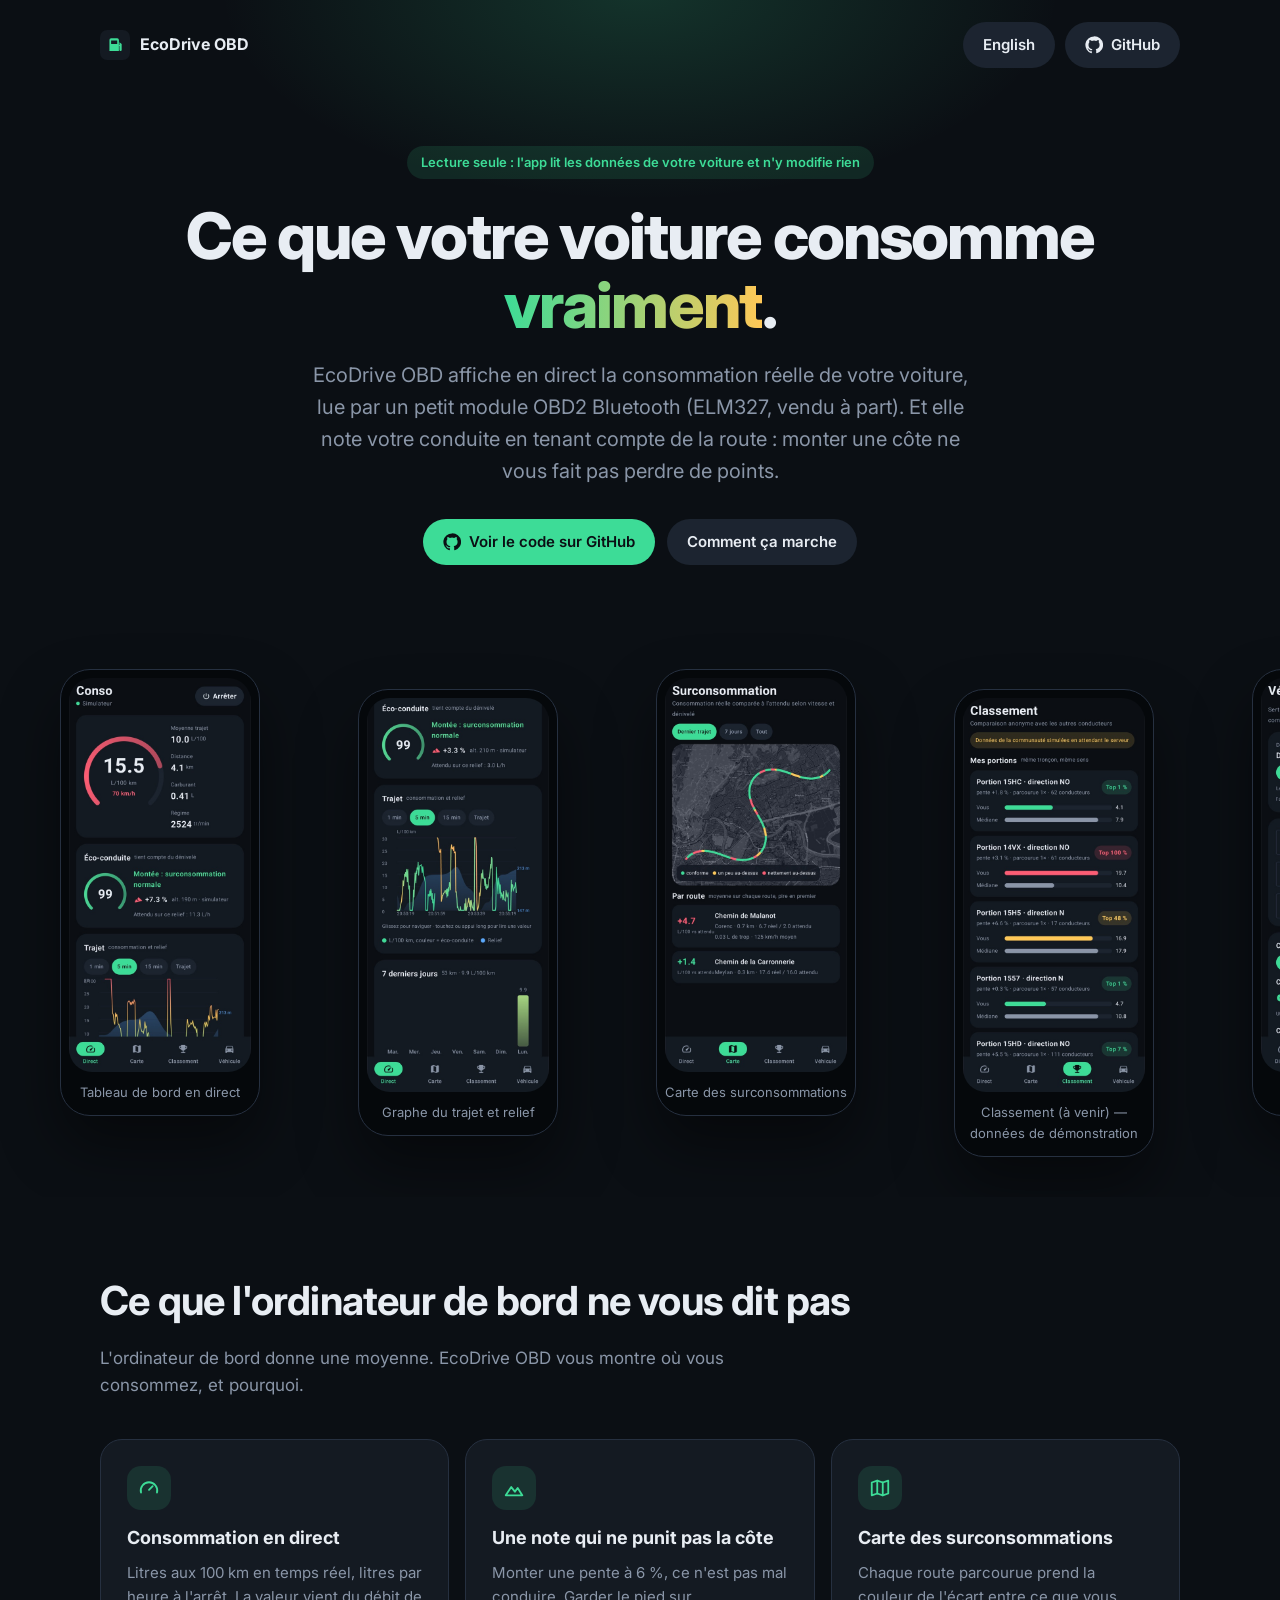
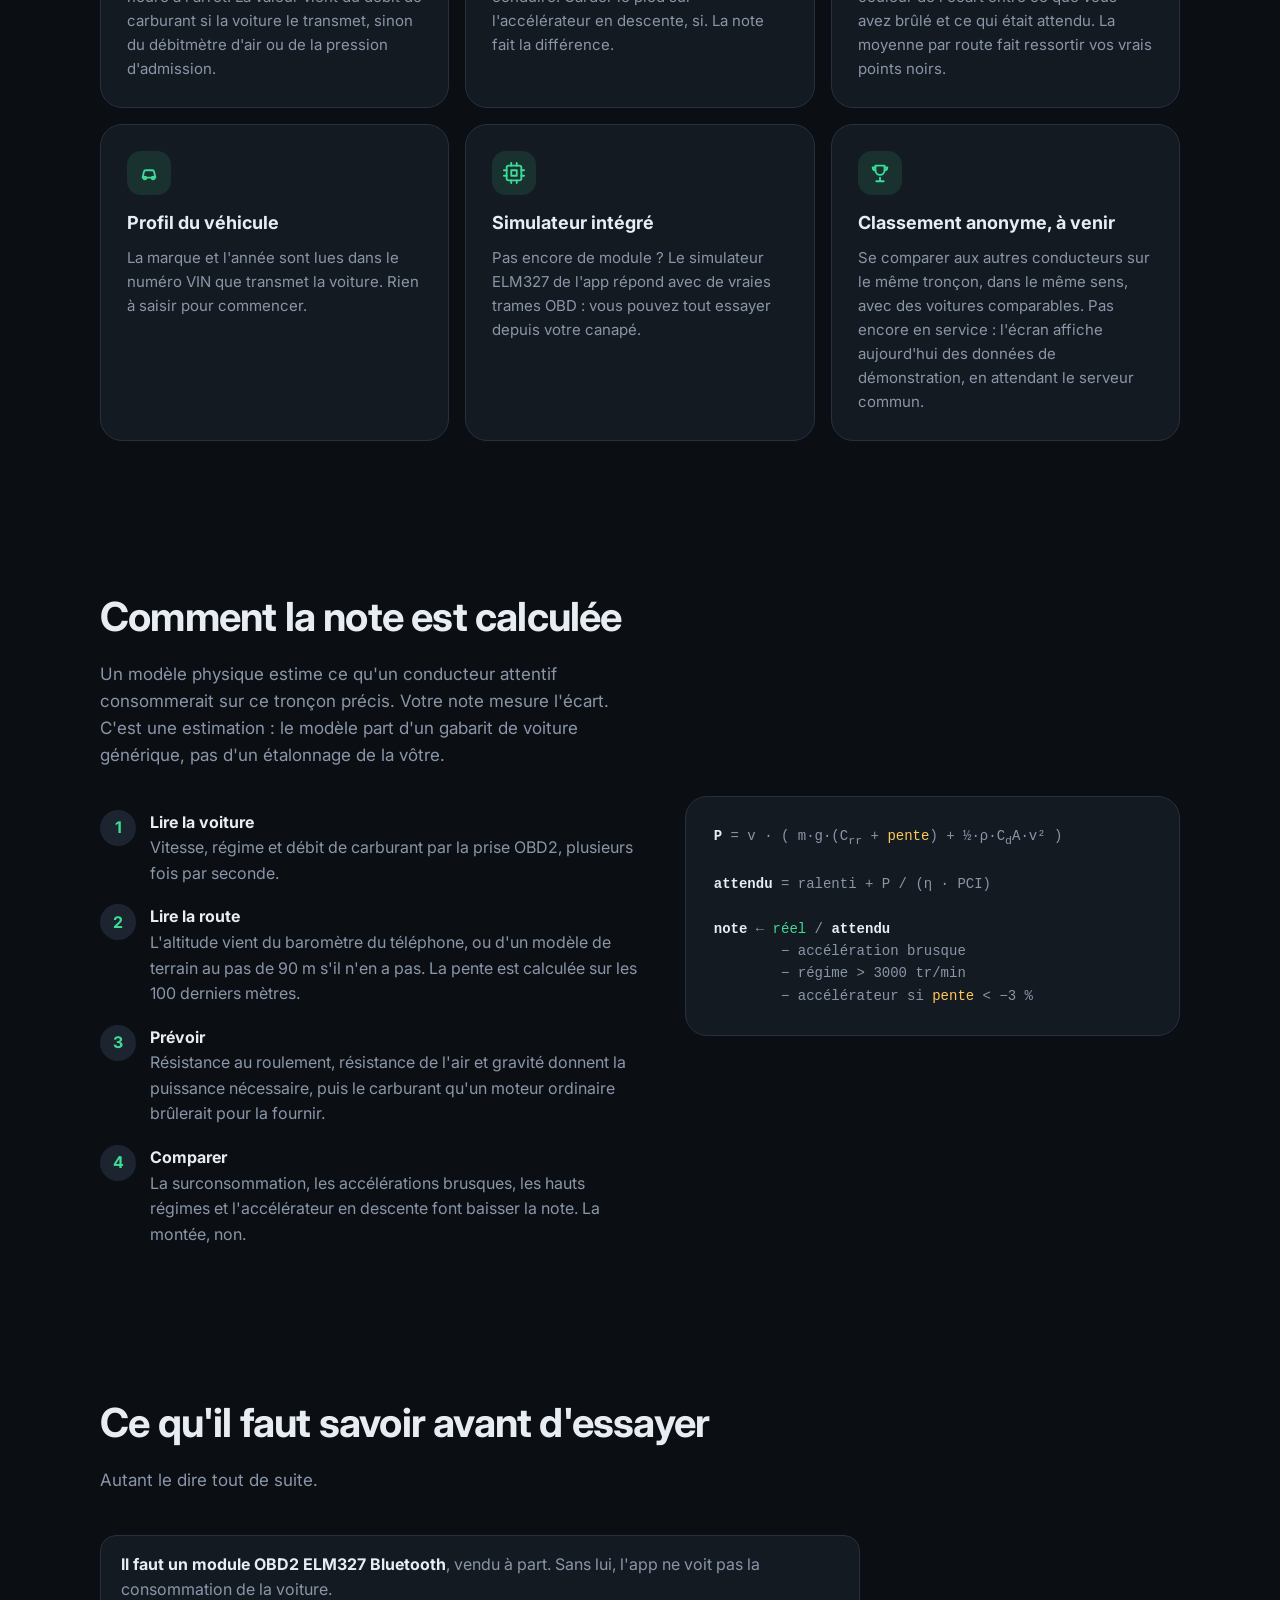
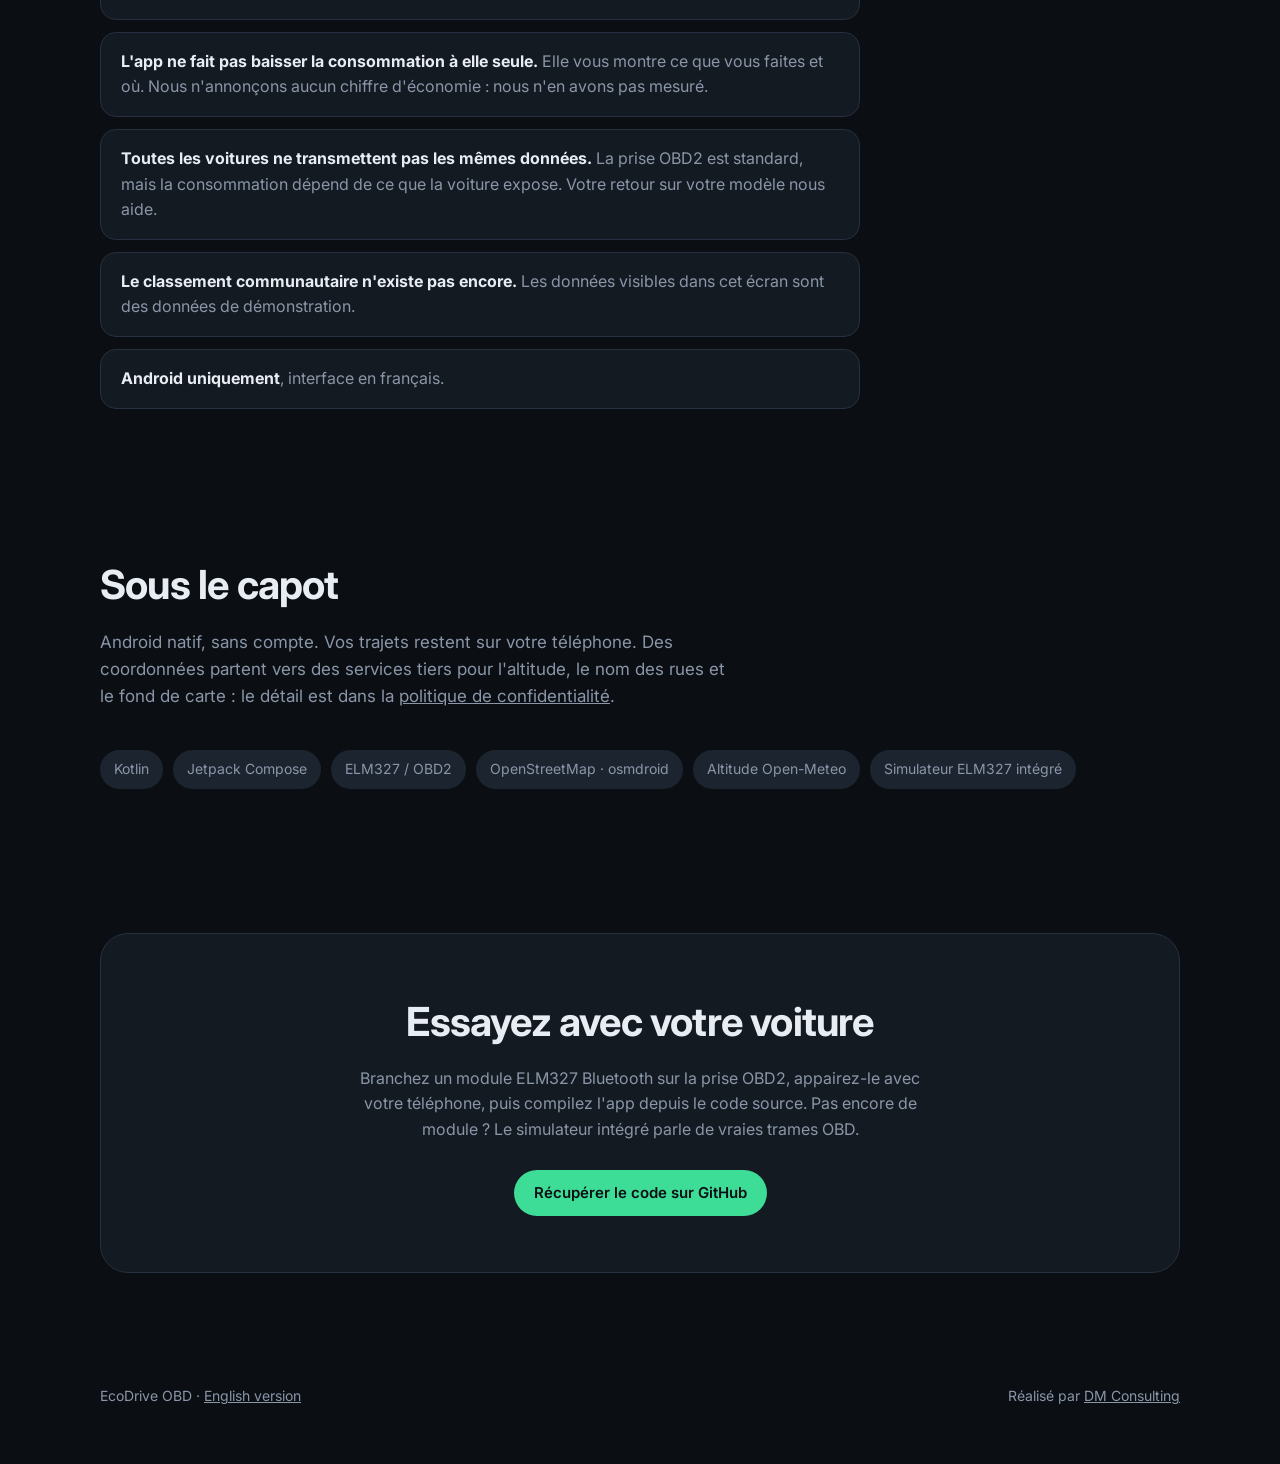
==== site/index.html @ 5454b04f "Site : corrige les captures de téléphone étirées en hauteur .phone img n'avait pas height:auto alors" ====
<!doctype html>
<html lang="fr">
<head>
<meta charset="utf-8">
<meta name="viewport" content="width=device-width, initial-scale=1">
<meta name="theme-color" content="#0B0F14">
<!-- Favicon en ligne (meme logo que la barre de navigation) : evite une
     requete /favicon.ico qui repond 404 sur GitHub Pages. -->
<link rel="icon" href="data:image/svg+xml,%3Csvg%20xmlns='http://www.w3.org/2000/svg'%20viewBox='0%200%20108%20108'%3E%3Crect%20width='108'%20height='108'%20rx='26'%20fill='%23141A22'/%3E%3Cpath%20fill='%233DDC97'%20d='M40,30h22a6,6%200,0%201,6%206v40h-34v-40a6,6%200,0%201,6%20-6zM40,38v12h22v-12z'/%3E%3Cpath%20fill='%233DDC97'%20d='M70,44l8,6v22a4,4%200,0%201,-8%200v-14h-2v-4h2z'/%3E%3C/svg%3E">
<title>EcoDrive OBD — consommation en temps réel par OBD2 et note d'éco-conduite</title>
<!-- LICENCE : quand le dépôt aura un fichier LICENSE, la description peut
     commencer par « Application Android open source qui lit… ». Pas avant. -->
<meta name="description" content="EcoDrive OBD lit la consommation réelle de votre voiture par la prise OBD2 (module ELM327 Bluetooth), sans rien y modifier, et note votre éco-conduite en tenant compte de la pente.">

<!-- ===================================================================
     ADRESSE PUBLIQUE DE LA PAGE — UNE SEULE VALEUR, À BASCULER UNE FOIS

     Valeur actuelle : https://mickadoua.github.io/ecodrive-obd/
     C'est la seule origine qui réponde (HTTP 200 vérifié le 15/10/2026).
     https://ecodrive.dm-consulting.tech/ ne répond ni en 80 ni en 443 :
     tant que ce n'est pas le cas, aucune balise ne doit y pointer, sinon
     l'aperçu de partage reste cassé.

     Deux langues : le français à la racine (page par défaut), l'anglais
     sous en/. Les deux pages se déclarent l'une l'autre (hreflang) et
     chacune porte sa propre canonique.

     APRÈS la mise en ligne Vercel (étape 4 de « Mise en ligne sur Vercel
     — procédure et DNS »), basculer d'un coup ce fichier, en/index.html,
     robots.txt et sitemap.xml, depuis la racine du dépôt :

       LC_ALL=C grep -rl 'mickadoua\.github\.io/ecodrive-obd' site \
         | xargs sed -i 's#https://mickadoua\.github\.io/ecodrive-obd/#https://ecodrive.dm-consulting.tech/#g'

     Puis revalider l'aperçu : developers.facebook.com/tools/debug/ et
     cards-dev.twitter.com/validator.
     =================================================================== -->
<link rel="canonical" href="https://mickadoua.github.io/ecodrive-obd/">
<link rel="alternate" hreflang="fr" href="https://mickadoua.github.io/ecodrive-obd/">
<link rel="alternate" hreflang="en" href="https://mickadoua.github.io/ecodrive-obd/en/">
<link rel="alternate" hreflang="x-default" href="https://mickadoua.github.io/ecodrive-obd/">

<meta property="og:type" content="website">
<meta property="og:site_name" content="EcoDrive OBD">
<meta property="og:locale" content="fr_FR">
<meta property="og:locale:alternate" content="en_US">
<meta property="og:url" content="https://mickadoua.github.io/ecodrive-obd/">
<meta property="og:title" content="EcoDrive OBD">
<meta property="og:description" content="Lit la consommation réelle de votre voiture par la prise OBD2, sans rien modifier. Note d'éco-conduite qui tient compte de la pente, carte des surconsommations.">
<meta property="og:image" content="https://mickadoua.github.io/ecodrive-obd/social/card.jpg">
<meta property="og:image:type" content="image/jpeg">
<meta property="og:image:width" content="1200">
<meta property="og:image:height" content="630">
<meta property="og:image:alt" content="Carte EcoDrive OBD : logo, nom de l'app et capture de la note d'éco-conduite qui tient compte du dénivelé.">

<meta name="twitter:card" content="summary_large_image">
<meta name="twitter:title" content="EcoDrive OBD">
<meta name="twitter:description" content="Lit la consommation réelle de votre voiture par la prise OBD2, sans rien modifier. Note d'éco-conduite qui tient compte de la pente, carte des surconsommations.">
<meta name="twitter:image" content="https://mickadoua.github.io/ecodrive-obd/social/card.jpg">
<meta name="twitter:image:alt" content="Carte EcoDrive OBD : logo, nom de l'app et capture de la note d'éco-conduite qui tient compte du dénivelé.">

<link rel="preconnect" href="https://fonts.googleapis.com">
<link rel="preconnect" href="https://fonts.gstatic.com" crossorigin>
<link href="https://fonts.googleapis.com/css2?family=Inter:wght@400;500;600;700;800&display=swap" rel="stylesheet">

<!-- Données structurées. Rien de déclaratif qui ne soit vérifiable dans le
     dépôt : pas de note, pas de nombre d'installations, et le classement
     communautaire (simulé) ne figure pas dans featureList. Le démarrage
     automatique et Android Auto en sont retirés tant que le périmètre de
     la v1 n'est pas arbitré (carte sur ECO-1).
     "license" est volontairement absent : le dépôt n'a pas encore de
     fichier LICENSE. Dès qu'il en a un, ajouter la ligne :
       "license": "https://github.com/mickadoua/ecodrive-obd/blob/main/LICENSE", -->
<script type="application/ld+json">
{
  "@context": "https://schema.org",
  "@type": "SoftwareApplication",
  "name": "EcoDrive OBD",
  "url": "https://mickadoua.github.io/ecodrive-obd/",
  "inLanguage": "fr",
  "description": "Application Android qui lit la consommation de carburant en temps réel par un module OBD2 ELM327 Bluetooth, sans rien modifier dans la voiture, et note l'éco-conduite en tenant compte de la pente.",
  "applicationCategory": "UtilitiesApplication",
  "applicationSubCategory": "Automobile / diagnostic OBD2",
  "operatingSystem": "Android 8.0 ou plus récent",
  "softwareRequirements": "Module OBD2 ELM327 Bluetooth ; Android 8.0 ou plus récent",
  "isAccessibleForFree": true,
  "offers": {
    "@type": "Offer",
    "price": "0",
    "priceCurrency": "EUR"
  },
  "featureList": [
    "Consommation en temps réel par OBD2 (L/100 km, L/h à l'arrêt)",
    "Note d'éco-conduite qui tient compte de la pente",
    "Carte des surconsommations, moyennée par route",
    "Marque et année lues dans le numéro VIN",
    "Simulateur ELM327 intégré pour essayer sans module"
  ],
  "image": "https://mickadoua.github.io/ecodrive-obd/social/card.jpg",
  "screenshot": [
    "https://mickadoua.github.io/ecodrive-obd/screenshots/direct.jpg",
    "https://mickadoua.github.io/ecodrive-obd/screenshots/trajet.jpg",
    "https://mickadoua.github.io/ecodrive-obd/screenshots/carte.jpg",
    "https://mickadoua.github.io/ecodrive-obd/screenshots/vehicule.jpg"
  ],
  "codeRepository": "https://github.com/mickadoua/ecodrive-obd",
  "author": {
    "@type": "Organization",
    "name": "DM Consulting",
    "url": "https://www.dm-consulting.tech"
  },
  "publisher": {
    "@type": "Organization",
    "name": "DM Consulting",
    "url": "https://www.dm-consulting.tech"
  }
}
</script>
<style>
  :root {
    --bg: #0B0F14;
    --surface: #141A22;
    --surface-high: #1C2430;
    --outline: #263040;
    --text: #E8EDF3;
    --muted: #8A96A8;
    --green: #3DDC97;
    --yellow: #FFC857;
    --red: #FF5D73;
    --blue: #5AA9FF;
  }
  * { box-sizing: border-box; }
  html { scroll-behavior: smooth; }
  body {
    margin: 0;
    background: var(--bg);
    color: var(--text);
    font-family: Inter, system-ui, -apple-system, sans-serif;
    line-height: 1.6;
    -webkit-font-smoothing: antialiased;
    overflow-x: clip;
  }
  a { color: inherit; }
  :focus-visible { outline: 3px solid var(--green); outline-offset: 3px; border-radius: 4px; }
  .shots:focus-visible { outline-offset: -3px; }
  @media (prefers-reduced-motion: reduce) {
    html { scroll-behavior: auto; }
    * { transition-duration: .01ms !important; }
    .btn:hover { transform: none; }
  }
  .wrap { max-width: 1120px; margin: 0 auto; padding: 0 20px; }

  nav { display: flex; align-items: center; justify-content: space-between; flex-wrap: wrap; gap: 12px; padding: 22px 0; }
  .nav-links { display: flex; gap: 10px; flex-wrap: wrap; }
  .brand { display: flex; align-items: center; gap: 10px; font-weight: 700; text-decoration: none; }
  .brand svg { width: 30px; height: 30px; }
  .btn {
    display: inline-flex; align-items: center; gap: 8px;
    padding: 11px 20px; border-radius: 999px;
    font-weight: 600; font-size: 15px; text-decoration: none;
    transition: transform .15s ease, background .15s ease;
  }
  .btn:hover { transform: translateY(-1px); }
  .btn svg { width: 18px; height: 18px; }
  .btn-primary { background: var(--green); color: var(--bg); }
  .btn-ghost { background: var(--surface-high); color: var(--text); }

  .hero { padding: 56px 0 40px; text-align: center; position: relative; }
  .hero::before {
    content: ""; position: absolute; top: -100px; left: 50%; width: 100vw; transform: translateX(-50%); height: 560px; z-index: -1;
    background: radial-gradient(600px 300px at 50% 0%, rgba(61, 220, 151, .18), transparent 70%);
  }
  .pill {
    display: inline-block; padding: 6px 14px; border-radius: 999px;
    background: rgba(61, 220, 151, .12); color: var(--green);
    font-size: 13px; font-weight: 600; margin: 0 0 22px;
  }
  h1 { font-size: clamp(36px, 6vw, 64px); line-height: 1.08; letter-spacing: -0.03em; margin: 0 0 20px; font-weight: 800; }
  h1 em { font-style: normal; background: linear-gradient(90deg, var(--green), var(--yellow)); -webkit-background-clip: text; background-clip: text; color: transparent; }
  .lead { font-size: clamp(17px, 2.2vw, 20px); color: var(--muted); max-width: 680px; margin: 0 auto 32px; }
  .cta { display: flex; gap: 12px; justify-content: center; flex-wrap: wrap; }

  .shots {
    display: flex; gap: 18px; justify-content: safe center; align-items: flex-start;
    padding: 48px 20px 24px; overflow-x: auto; scroll-snap-type: x mandatory;
  }
  .phone {
    flex: 0 0 auto; width: 200px; scroll-snap-align: center;
    border-radius: 30px; padding: 8px; background: #05080B;
    border: 1px solid var(--outline); box-shadow: 0 30px 60px rgba(0, 0, 0, .45);
  }
  .phone img { display: block; width: 100%; height: auto; border-radius: 23px; }
  .phone figcaption { text-align: center; color: var(--muted); font-size: 13px; padding: 10px 0 4px; }
  .phone:nth-child(2), .phone:nth-child(4) { margin-top: 36px; }

  section { padding: 72px 0; }
  h2 { font-size: clamp(28px, 4vw, 40px); letter-spacing: -0.02em; margin: 0 0 12px; }
  .sub { color: var(--muted); max-width: 640px; margin: 0 0 40px; font-size: 17px; }

  .grid { display: grid; grid-template-columns: repeat(auto-fit, minmax(260px, 1fr)); gap: 16px; }
  .card { background: var(--surface); border: 1px solid var(--outline); border-radius: 22px; padding: 26px; }
  .card h3 { margin: 14px 0 8px; font-size: 18px; }
  .card p { margin: 0; color: var(--muted); font-size: 15px; }
  .icon {
    width: 44px; height: 44px; border-radius: 14px; display: grid; place-items: center;
    background: rgba(61, 220, 151, .12); color: var(--green);
  }
  .icon svg { width: 22px; height: 22px; }

  .how { display: grid; grid-template-columns: 1.1fr 1fr; gap: 40px; align-items: center; }
  .formula {
    background: var(--surface); border: 1px solid var(--outline); border-radius: 22px; padding: 28px;
    font-family: ui-monospace, SFMono-Regular, Menlo, monospace; font-size: 14px; color: var(--muted);
  }
  .formula b { color: var(--text); font-weight: 600; }
  .formula .g { color: var(--green); }
  .formula .y { color: var(--yellow); }
  .steps { list-style: none; padding: 0; margin: 0; display: grid; gap: 18px; }
  .steps li { display: grid; grid-template-columns: 36px 1fr; gap: 14px; }
  .steps span {
    width: 36px; height: 36px; border-radius: 50%; display: grid; place-items: center;
    background: var(--surface-high); font-weight: 700; color: var(--green);
  }
  .steps p { margin: 0; color: var(--muted); }
  .steps strong { color: var(--text); display: block; }

  .facts { list-style: none; padding: 0; margin: 0; display: grid; gap: 12px; max-width: 760px; }
  .facts li { background: var(--surface); border: 1px solid var(--outline); border-radius: 16px; padding: 16px 20px; color: var(--muted); }
  .facts strong { color: var(--text); }

  .stack { display: flex; flex-wrap: wrap; gap: 10px; }
  .stack span { padding: 8px 14px; border-radius: 999px; background: var(--surface-high); color: var(--muted); font-size: 14px; }

  .final { text-align: center; background: var(--surface); border: 1px solid var(--outline); border-radius: 28px; padding: 56px 24px; }
  .final p { color: var(--muted); max-width: 560px; margin: 0 auto 28px; }

  footer { padding: 40px 0 56px; color: var(--muted); font-size: 14px; display: flex; justify-content: space-between; flex-wrap: wrap; gap: 12px; }

  @media (max-width: 820px) {
    .how { grid-template-columns: 1fr; }
    .shots { justify-content: flex-start; }
    .phone { width: 200px; }
    .phone:nth-child(2), .phone:nth-child(4) { margin-top: 0; }
    section { padding: 52px 0; }
  }
</style>
</head>
<body>
<div class="wrap">
  <nav>
    <a class="brand" href="./">
      <svg viewBox="0 0 108 108" aria-hidden="true"><rect width="108" height="108" rx="26" fill="#141A22"/><path fill="#3DDC97" d="M40,30h22a6,6 0,0 1,6 6v40h-34v-40a6,6 0,0 1,6 -6zM40,38v12h22v-12z"/><path fill="#3DDC97" d="M70,44l8,6v22a4,4 0,0 1,-8 0v-14h-2v-4h2z"/></svg>
      EcoDrive OBD
    </a>
    <div class="nav-links">
      <a class="btn btn-ghost" href="en/" hreflang="en" lang="en">English</a>
      <a class="btn btn-ghost" href="https://github.com/mickadoua/ecodrive-obd">
        <svg viewBox="0 0 24 24" fill="currentColor" aria-hidden="true"><path d="M12 .5a11.5 11.5 0 0 0-3.64 22.41c.58.1.79-.25.79-.56v-2c-3.2.7-3.88-1.37-3.88-1.37-.52-1.33-1.28-1.69-1.28-1.69-1.05-.72.08-.7.08-.7 1.16.08 1.77 1.19 1.77 1.19 1.03 1.77 2.7 1.26 3.36.96.1-.75.4-1.26.73-1.55-2.55-.29-5.24-1.28-5.24-5.69 0-1.26.45-2.29 1.19-3.1-.12-.29-.52-1.46.11-3.05 0 0 .97-.31 3.18 1.18a11 11 0 0 1 5.78 0c2.2-1.49 3.17-1.18 3.17-1.18.63 1.59.23 2.76.11 3.05.74.81 1.19 1.84 1.19 3.1 0 4.42-2.7 5.39-5.26 5.68.41.36.78 1.06.78 2.14v3.17c0 .31.21.67.8.56A11.5 11.5 0 0 0 12 .5Z"/></svg>
        GitHub
      </a>
    </div>
  </nav>

  <header class="hero">
    <!-- Première ligne imposée : l'app lit, elle ne modifie rien. Les boîtiers
         « Eco OBD2 » vendus comme réducteurs de consommation ont un nom voisin
         (testés sans effet par l'ADAC). Ne pas retirer cette ligne.
         LICENCE : quand le dépôt aura un fichier LICENSE, ajouter ici une
         seconde pastille « Open source · Android ». -->
    <p class="pill">Lecture seule : l'app lit les données de votre voiture et n'y modifie rien</p>
    <h1>Ce que votre voiture consomme <em>vraiment</em>.</h1>
    <p class="lead">EcoDrive OBD affiche en direct la consommation réelle de votre voiture, lue par un petit module OBD2 Bluetooth (ELM327, vendu à part). Et elle note votre conduite en tenant compte de la route : monter une côte ne vous fait pas perdre de points.</p>
    <div class="cta">
      <a class="btn btn-primary" href="https://github.com/mickadoua/ecodrive-obd">
        <svg viewBox="0 0 24 24" fill="currentColor" aria-hidden="true"><path d="M12 .5a11.5 11.5 0 0 0-3.64 22.41c.58.1.79-.25.79-.56v-2c-3.2.7-3.88-1.37-3.88-1.37-.52-1.33-1.28-1.69-1.28-1.69-1.05-.72.08-.7.08-.7 1.16.08 1.77 1.19 1.77 1.19 1.03 1.77 2.7 1.26 3.36.96.1-.75.4-1.26.73-1.55-2.55-.29-5.24-1.28-5.24-5.69 0-1.26.45-2.29 1.19-3.1-.12-.29-.52-1.46.11-3.05 0 0 .97-.31 3.18 1.18a11 11 0 0 1 5.78 0c2.2-1.49 3.17-1.18 3.17-1.18.63 1.59.23 2.76.11 3.05.74.81 1.19 1.84 1.19 3.1 0 4.42-2.7 5.39-5.26 5.68.41.36.78 1.06.78 2.14v3.17c0 .31.21.67.8.56A11.5 11.5 0 0 0 12 .5Z"/></svg>
        Voir le code sur GitHub
      </a>
      <a class="btn btn-ghost" href="#how">Comment ça marche</a>
    </div>
  </header>
</div>

<div class="shots" role="group" tabindex="0" aria-label="Captures d'écran">
  <figure class="phone"><img src="screenshots/direct.jpg" width="554" height="1200" alt="Tableau de bord en direct : jauge de consommation instantanée et statistiques du trajet" loading="lazy"><figcaption>Tableau de bord en direct</figcaption></figure>
  <figure class="phone"><img src="screenshots/trajet.jpg" width="554" height="1200" alt="Graphe du trajet coloré selon la note, avec le profil d'altitude" loading="lazy"><figcaption>Graphe du trajet et relief</figcaption></figure>
  <figure class="phone"><img src="screenshots/carte.jpg" width="554" height="1200" alt="Carte des surconsommations, moyennées par route" loading="lazy"><figcaption>Carte des surconsommations</figcaption></figure>
  <figure class="phone"><img src="screenshots/classement.jpg" width="554" height="1200" alt="Écran du classement anonyme par tronçon, rempli avec des données de démonstration" loading="lazy"><figcaption>Classement (à venir) — données de démonstration</figcaption></figure>
  <figure class="phone"><img src="screenshots/vehicule.jpg" width="554" height="1200" alt="Profil du véhicule, marque et année lues dans le numéro VIN" loading="lazy"><figcaption>Profil du véhicule</figcaption></figure>
</div>

<div class="wrap">
  <section>
    <h2>Ce que l'ordinateur de bord ne vous dit pas</h2>
    <p class="sub">L'ordinateur de bord donne une moyenne. EcoDrive OBD vous montre où vous consommez, et pourquoi.</p>
    <div class="grid">
      <div class="card">
        <div class="icon"><svg viewBox="0 0 24 24" fill="none" stroke="currentColor" stroke-width="2" stroke-linecap="round"><path d="M12 14l4-4"/><path d="M3.3 17a9 9 0 1 1 17.4 0"/></svg></div>
        <h3>Consommation en direct</h3>
        <p>Litres aux 100 km en temps réel, litres par heure à l'arrêt. La valeur vient du débit de carburant si la voiture le transmet, sinon du débitmètre d'air ou de la pression d'admission.</p>
      </div>
      <div class="card">
        <div class="icon"><svg viewBox="0 0 24 24" fill="none" stroke="currentColor" stroke-width="2" stroke-linecap="round" stroke-linejoin="round"><path d="M3 20l6-9 4 5 3-4 5 8z"/></svg></div>
        <h3>Une note qui ne punit pas la côte</h3>
        <p>Monter une pente à 6 %, ce n'est pas mal conduire. Garder le pied sur l'accélérateur en descente, si. La note fait la différence.</p>
      </div>
      <div class="card">
        <div class="icon"><svg viewBox="0 0 24 24" fill="none" stroke="currentColor" stroke-width="2" stroke-linecap="round" stroke-linejoin="round"><path d="M9 4L3 6v14l6-2 6 2 6-2V4l-6 2z"/><path d="M9 4v14M15 6v14"/></svg></div>
        <h3>Carte des surconsommations</h3>
        <p>Chaque route parcourue prend la couleur de l'écart entre ce que vous avez brûlé et ce qui était attendu. La moyenne par route fait ressortir vos vrais points noirs.</p>
      </div>
      <div class="card">
        <div class="icon"><svg viewBox="0 0 24 24" fill="none" stroke="currentColor" stroke-width="2" stroke-linecap="round" stroke-linejoin="round"><path d="M5 17h14l-1.5-6.5A2 2 0 0 0 15.6 9H8.4a2 2 0 0 0-1.9 1.5z"/><circle cx="7.5" cy="17.5" r="1.5"/><circle cx="16.5" cy="17.5" r="1.5"/></svg></div>
        <h3>Profil du véhicule</h3>
        <p>La marque et l'année sont lues dans le numéro VIN que transmet la voiture. Rien à saisir pour commencer.</p>
      </div>
      <div class="card">
        <div class="icon"><svg viewBox="0 0 24 24" fill="none" stroke="currentColor" stroke-width="2" stroke-linecap="round" stroke-linejoin="round"><rect x="4" y="4" width="16" height="16" rx="2"/><path d="M9 9h6v6H9z"/><path d="M9 1v3M15 1v3M9 20v3M15 20v3M1 9h3M1 15h3M20 9h3M20 15h3"/></svg></div>
        <h3>Simulateur intégré</h3>
        <p>Pas encore de module ? Le simulateur ELM327 de l'app répond avec de vraies trames OBD : vous pouvez tout essayer depuis votre canapé.</p>
      </div>
      <div class="card">
        <div class="icon"><svg viewBox="0 0 24 24" fill="none" stroke="currentColor" stroke-width="2" stroke-linecap="round" stroke-linejoin="round"><path d="M8 21h8M12 17v4M7 4h10v5a5 5 0 0 1-10 0z"/><path d="M17 6h3a3 3 0 0 1-3 3M7 6H4a3 3 0 0 0 3 3"/></svg></div>
        <h3>Classement anonyme, à venir</h3>
        <p>Se comparer aux autres conducteurs sur le même tronçon, dans le même sens, avec des voitures comparables. Pas encore en service : l'écran affiche aujourd'hui des données de démonstration, en attendant le serveur commun.</p>
      </div>
    </div>
  </section>

  <section id="how">
    <div class="how">
      <div>
        <h2>Comment la note est calculée</h2>
        <p class="sub">Un modèle physique estime ce qu'un conducteur attentif consommerait sur ce tronçon précis. Votre note mesure l'écart. C'est une estimation : le modèle part d'un gabarit de voiture générique, pas d'un étalonnage de la vôtre.</p>
        <ol class="steps">
          <li><span>1</span><p><strong>Lire la voiture</strong>Vitesse, régime et débit de carburant par la prise OBD2, plusieurs fois par seconde.</p></li>
          <li><span>2</span><p><strong>Lire la route</strong>L'altitude vient du baromètre du téléphone, ou d'un modèle de terrain au pas de 90 m s'il n'en a pas. La pente est calculée sur les 100 derniers mètres.</p></li>
          <li><span>3</span><p><strong>Prévoir</strong>Résistance au roulement, résistance de l'air et gravité donnent la puissance nécessaire, puis le carburant qu'un moteur ordinaire brûlerait pour la fournir.</p></li>
          <li><span>4</span><p><strong>Comparer</strong>La surconsommation, les accélérations brusques, les hauts régimes et l'accélérateur en descente font baisser la note. La montée, non.</p></li>
        </ol>
      </div>
      <div class="formula">
        <b>P</b> = v · ( m·g·(C<sub>rr</sub> + <span class="y">pente</span>) + ½·ρ·C<sub>d</sub>A·v² )<br><br>
        <b>attendu</b> = ralenti + P / (η · PCI)<br><br>
        <b>note</b> ← <span class="g">réel</span> / <b>attendu</b><br>
        &nbsp;&nbsp;&nbsp;&nbsp;&nbsp;&nbsp;&nbsp;&nbsp;− accélération brusque<br>
        &nbsp;&nbsp;&nbsp;&nbsp;&nbsp;&nbsp;&nbsp;&nbsp;− régime &gt; 3000 tr/min<br>
        &nbsp;&nbsp;&nbsp;&nbsp;&nbsp;&nbsp;&nbsp;&nbsp;− accélérateur si <span class="y">pente</span> &lt; −3 %
      </div>
    </div>
  </section>

  <section>
    <h2>Ce qu'il faut savoir avant d'essayer</h2>
    <p class="sub">Autant le dire tout de suite.</p>
    <ul class="facts">
      <li><strong>Il faut un module OBD2 ELM327 Bluetooth</strong>, vendu à part. Sans lui, l'app ne voit pas la consommation de la voiture.</li>
      <li><strong>L'app ne fait pas baisser la consommation à elle seule.</strong> Elle vous montre ce que vous faites et où. Nous n'annonçons aucun chiffre d'économie : nous n'en avons pas mesuré.</li>
      <li><strong>Toutes les voitures ne transmettent pas les mêmes données.</strong> La prise OBD2 est standard, mais la consommation dépend de ce que la voiture expose. Votre retour sur votre modèle nous aide.</li>
      <li><strong>Le classement communautaire n'existe pas encore.</strong> Les données visibles dans cet écran sont des données de démonstration.</li>
      <li><strong>Android uniquement</strong>, interface en français.</li>
    </ul>
  </section>

  <section>
    <h2>Sous le capot</h2>
    <p class="sub">Android natif, sans compte. Vos trajets restent sur votre téléphone. Des coordonnées partent vers des services tiers pour l'altitude, le nom des rues et le fond de carte : le détail est dans la <a href="privacy/">politique de confidentialité</a>.</p>
    <div class="stack">
      <span>Kotlin</span><span>Jetpack Compose</span><span>ELM327 / OBD2</span>
      <span>OpenStreetMap · osmdroid</span><span>Altitude Open-Meteo</span><span>Simulateur ELM327 intégré</span>
    </div>
  </section>

  <section>
    <div class="final">
      <h2>Essayez avec votre voiture</h2>
      <p>Branchez un module ELM327 Bluetooth sur la prise OBD2, appairez-le avec votre téléphone, puis compilez l'app depuis le code source. Pas encore de module ? Le simulateur intégré parle de vraies trames OBD.</p>
      <a class="btn btn-primary" href="https://github.com/mickadoua/ecodrive-obd">Récupérer le code sur GitHub</a>
    </div>
  </section>

  <footer>
    <!-- LICENCE : quand le dépôt aura un fichier LICENSE, écrire
         « EcoDrive OBD · open source (nom de la licence) » avec un lien vers LICENSE. -->
    <span>EcoDrive OBD · <a href="en/" hreflang="en" lang="en">English version</a></span>
    <span>Réalisé par <a href="https://www.dm-consulting.tech">DM Consulting</a></span>
  </footer>
</div>
</body>
</html>
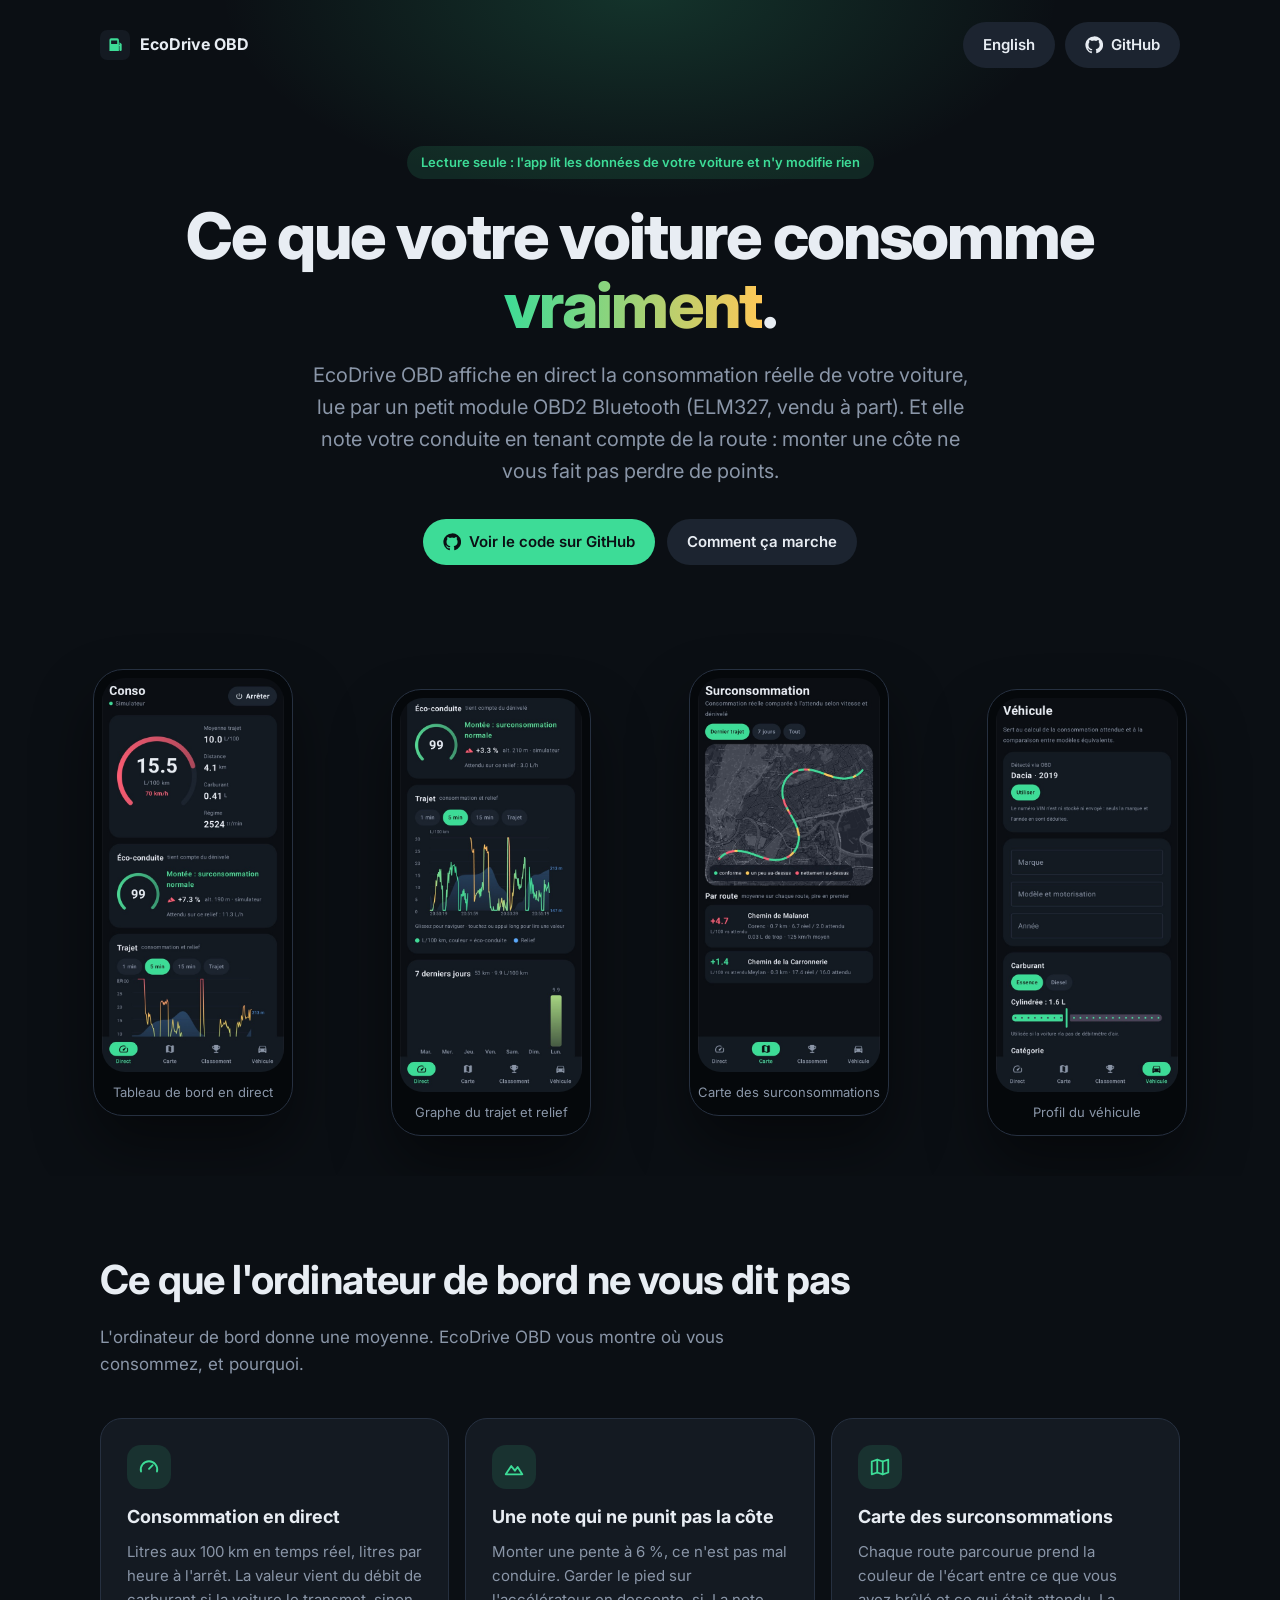
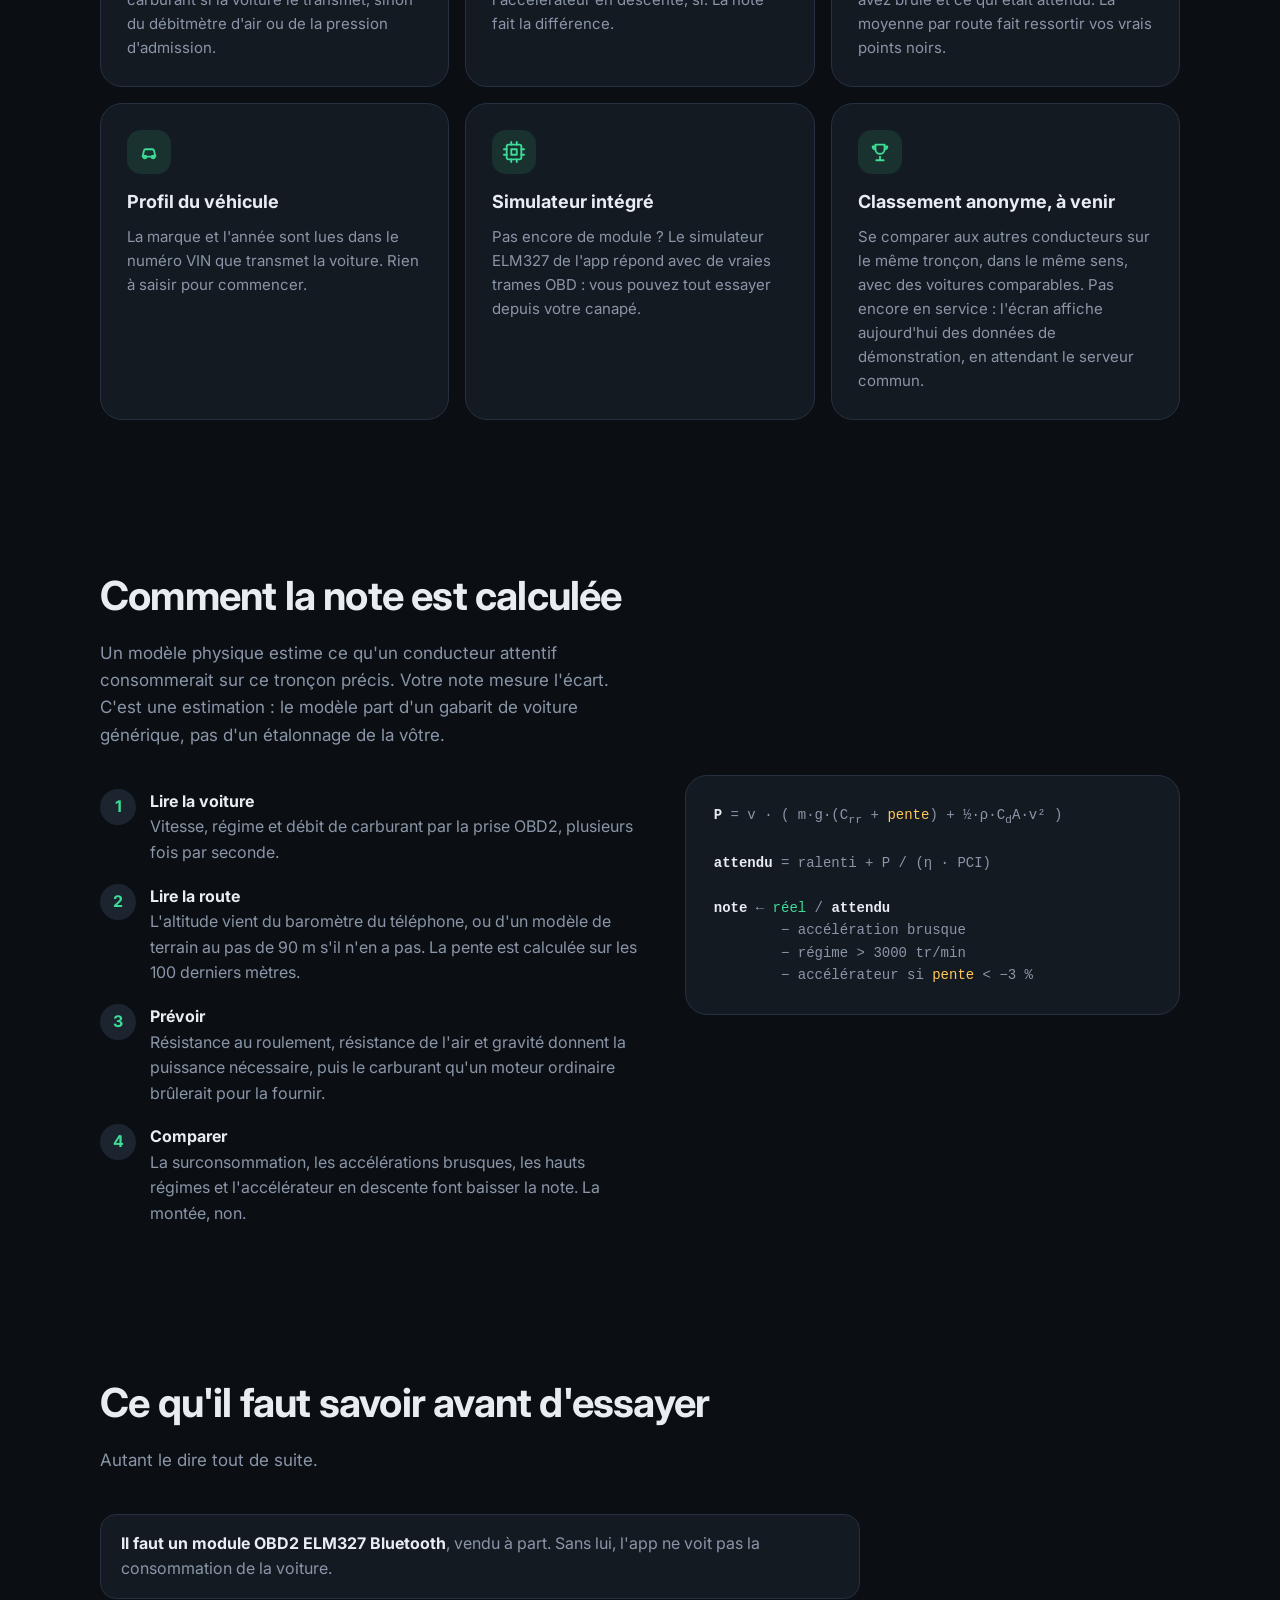
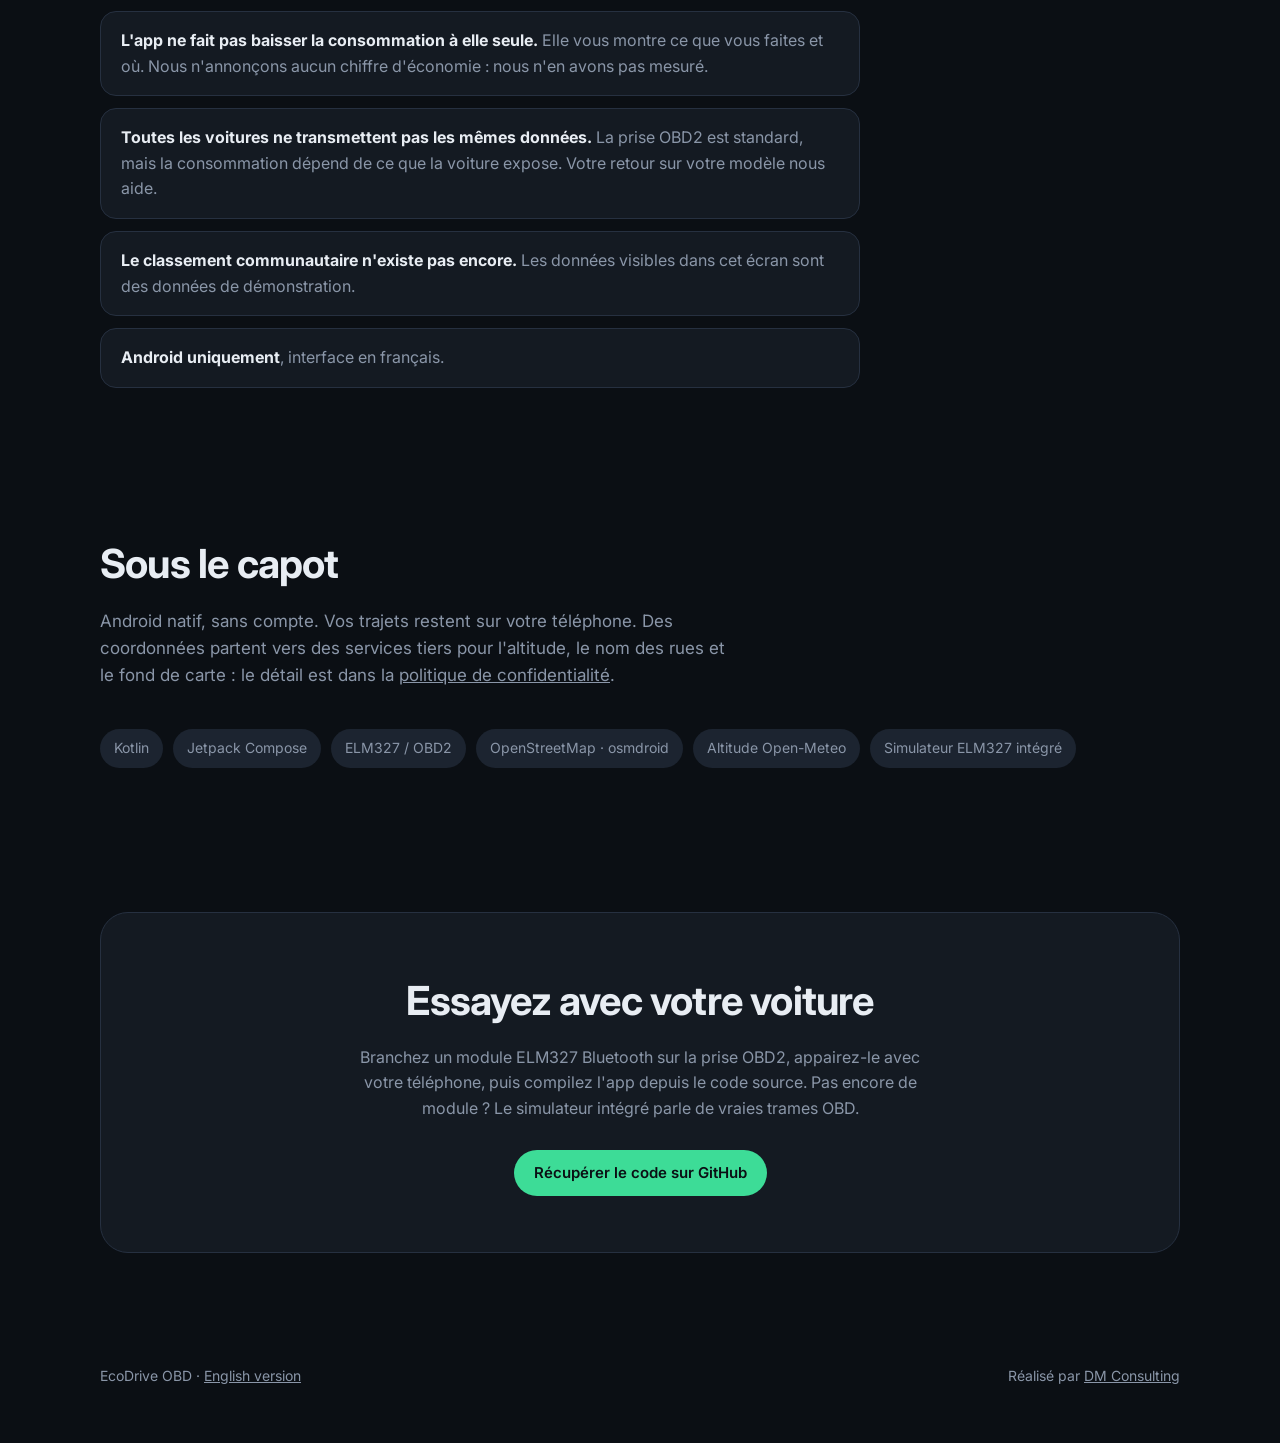
==== commit d62cb7ed: "Site: remove the leaderboard screenshot and update the privacy policy The Leaderboard tab was remove" ====
--- a/site/index.html
+++ b/site/index.html
@@ -284,7 +284,6 @@
   <figure class="phone"><img src="screenshots/direct.jpg" width="554" height="1200" alt="Tableau de bord en direct : jauge de consommation instantanée et statistiques du trajet" loading="lazy"><figcaption>Tableau de bord en direct</figcaption></figure>
   <figure class="phone"><img src="screenshots/trajet.jpg" width="554" height="1200" alt="Graphe du trajet coloré selon la note, avec le profil d'altitude" loading="lazy"><figcaption>Graphe du trajet et relief</figcaption></figure>
   <figure class="phone"><img src="screenshots/carte.jpg" width="554" height="1200" alt="Carte des surconsommations, moyennées par route" loading="lazy"><figcaption>Carte des surconsommations</figcaption></figure>
-  <figure class="phone"><img src="screenshots/classement.jpg" width="554" height="1200" alt="Écran du classement anonyme par tronçon, rempli avec des données de démonstration" loading="lazy"><figcaption>Classement (à venir) — données de démonstration</figcaption></figure>
   <figure class="phone"><img src="screenshots/vehicule.jpg" width="554" height="1200" alt="Profil du véhicule, marque et année lues dans le numéro VIN" loading="lazy"><figcaption>Profil du véhicule</figcaption></figure>
 </div>
 
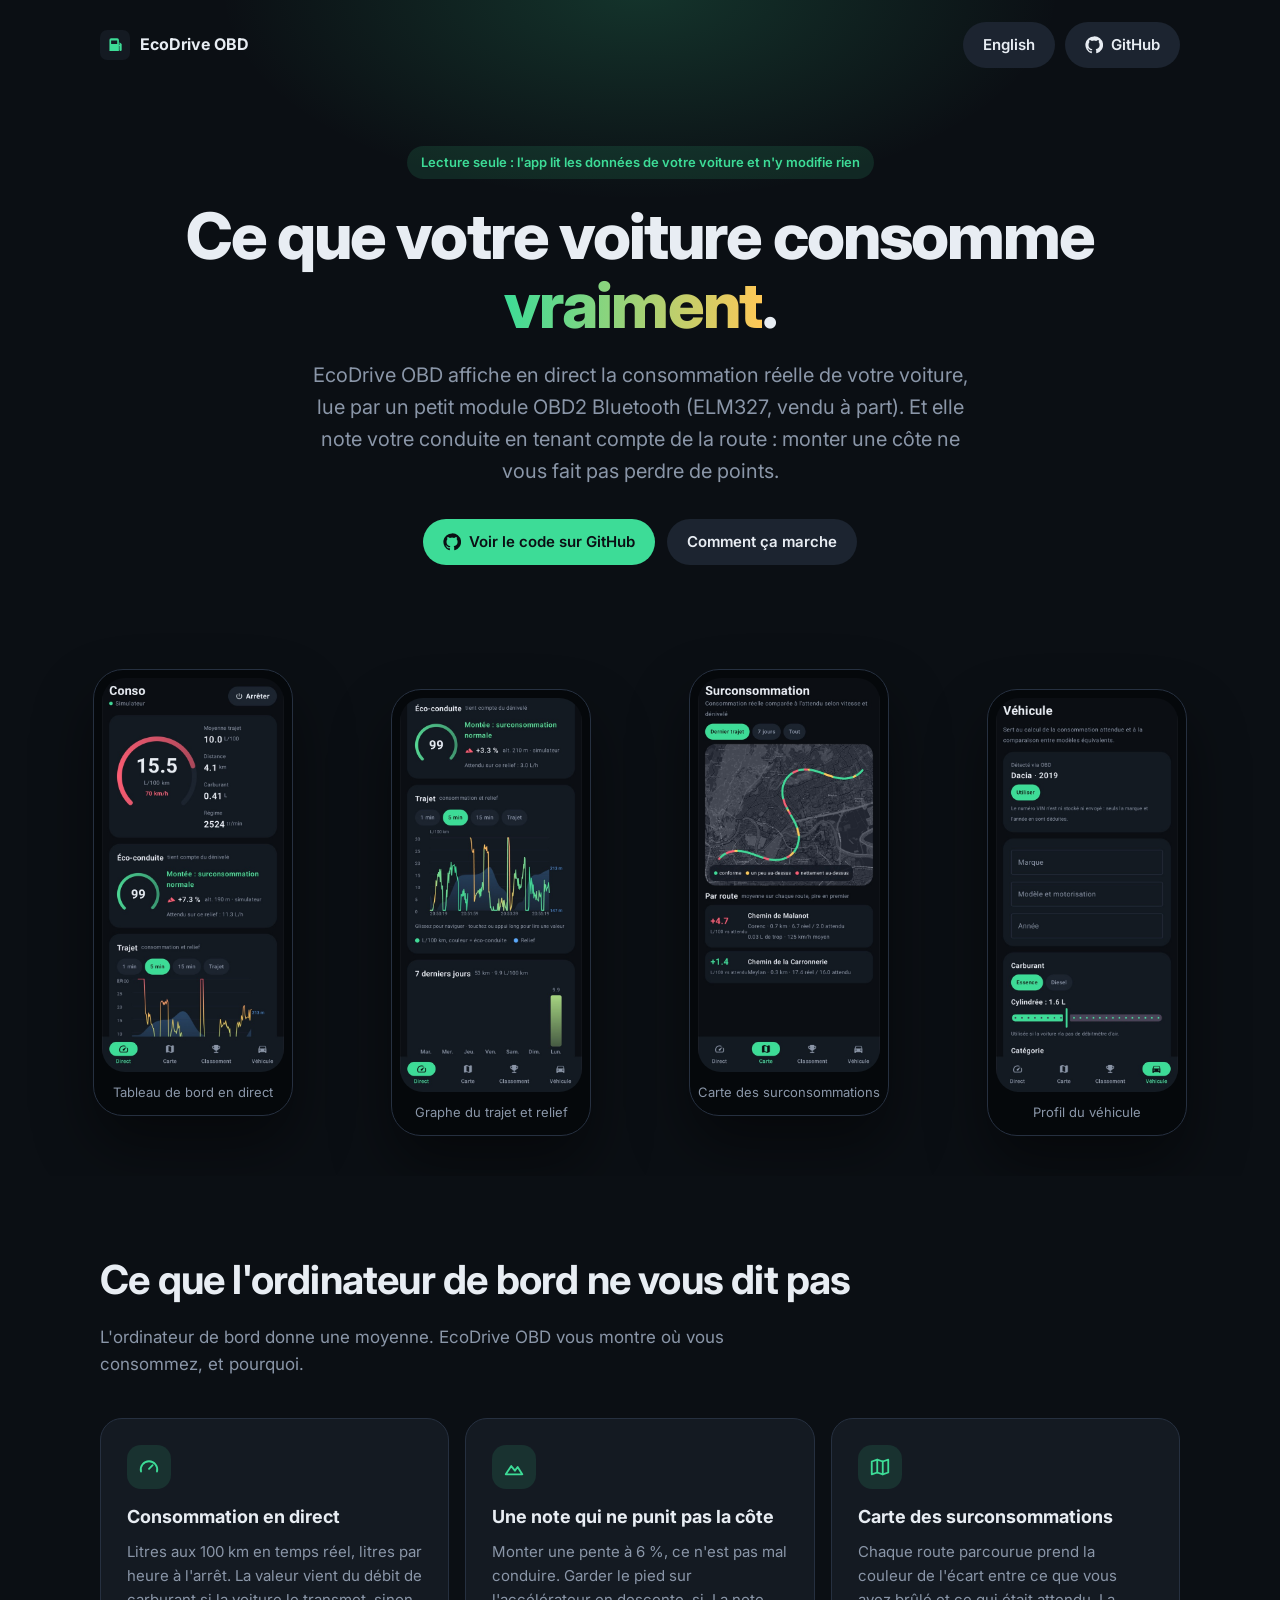
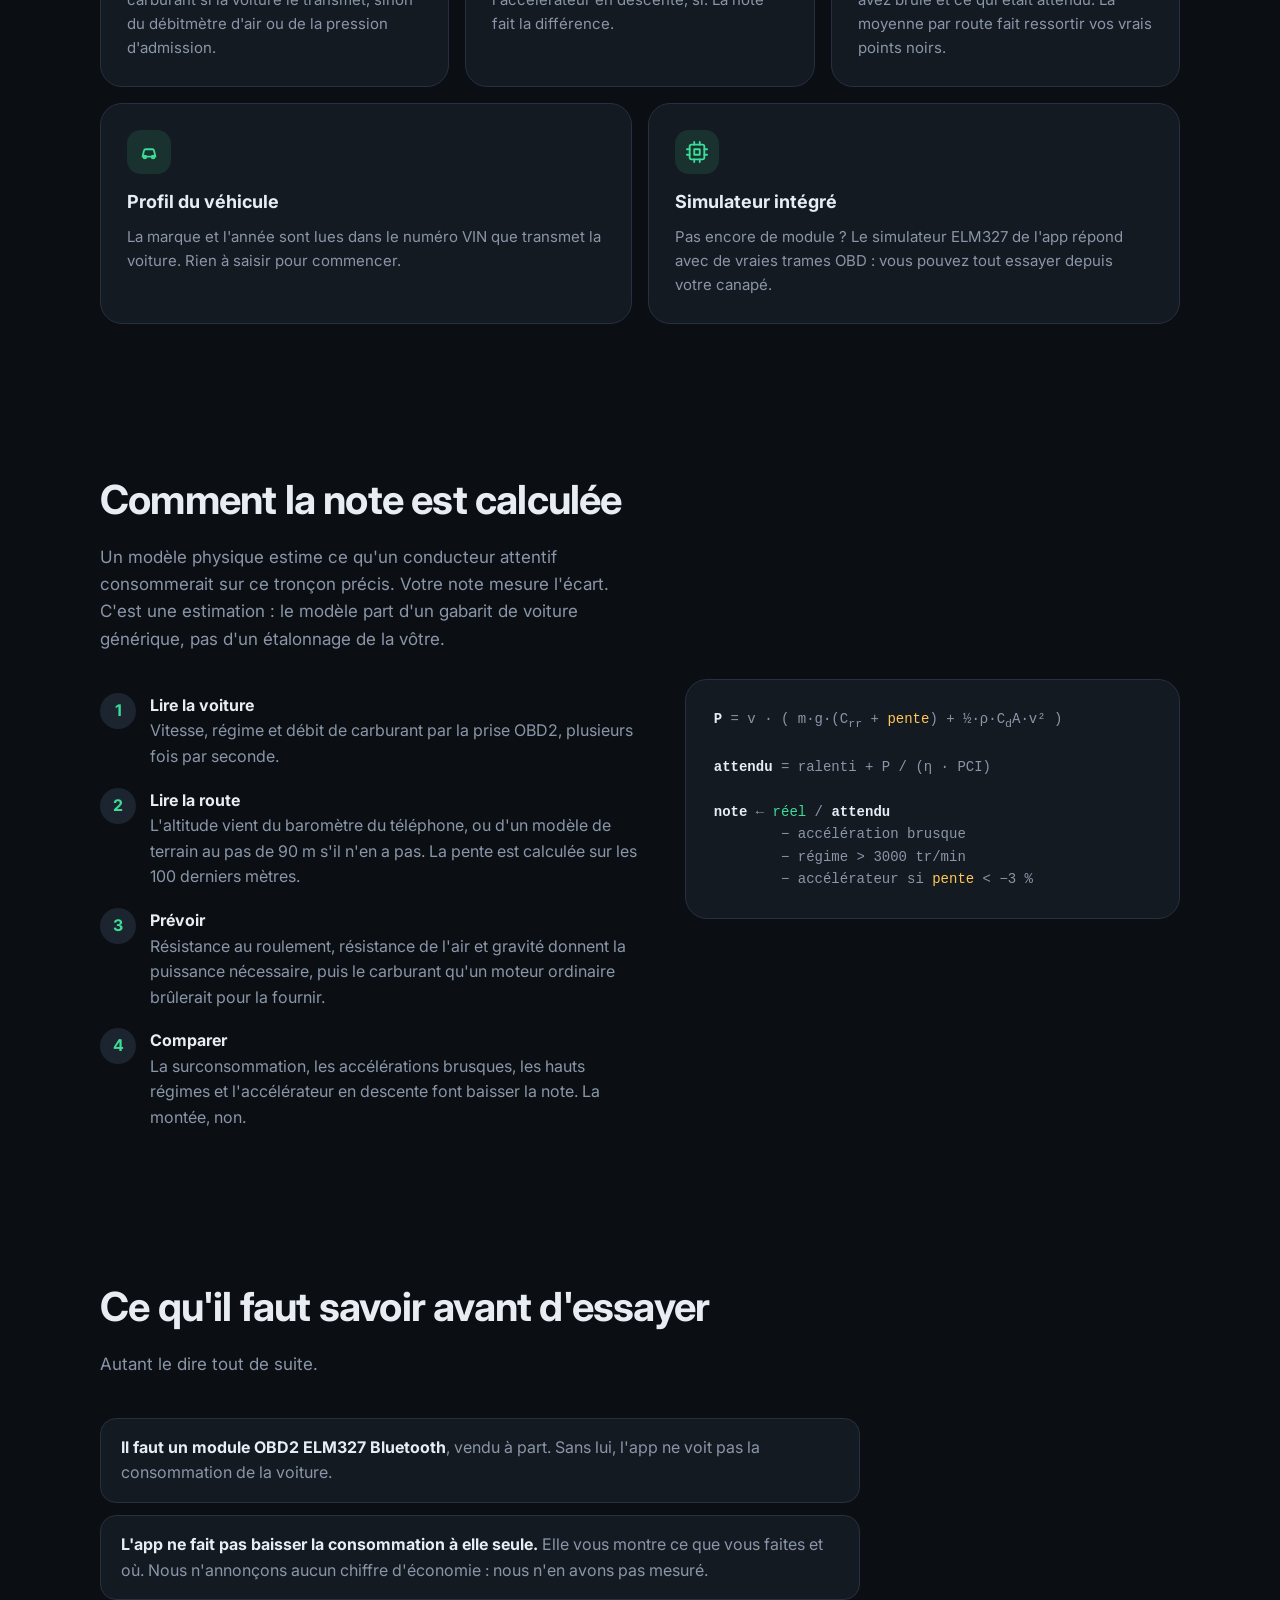
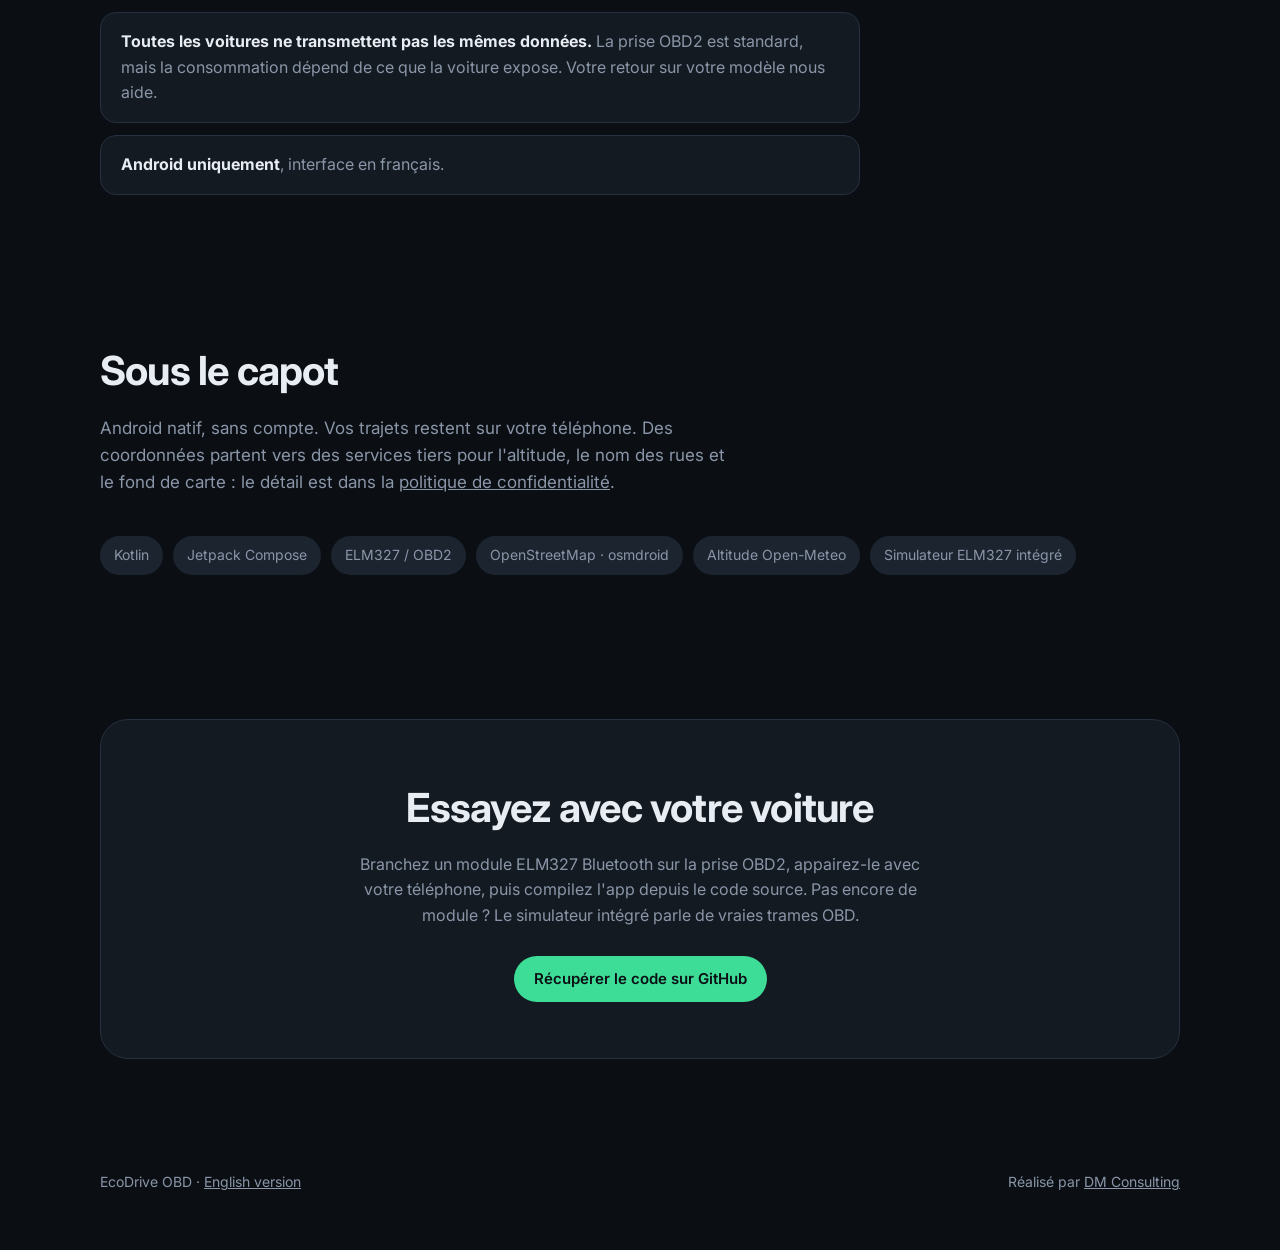
==== commit 80e31923: "Site: remove the "coming soon" leaderboard card and caveat The app has no leaderboard and none is pl" ====
--- a/site/index.html
+++ b/site/index.html
@@ -64,8 +64,8 @@
 <link href="https://fonts.googleapis.com/css2?family=Inter:wght@400;500;600;700;800&display=swap" rel="stylesheet">
 
 <!-- Données structurées. Rien de déclaratif qui ne soit vérifiable dans le
-     dépôt : pas de note, pas de nombre d'installations, et le classement
-     communautaire (simulé) ne figure pas dans featureList. Le démarrage
+     dépôt : pas de note, pas de nombre d'installations. L'app n'a pas de
+     classement : il ne figure pas dans featureList. Le démarrage
      automatique et Android Auto en sont retirés tant que le périmètre de
      la v1 n'est pas arbitré (carte sur ECO-1).
      "license" est volontairement absent : le dépôt n'a pas encore de
@@ -198,6 +198,11 @@
   .sub { color: var(--muted); max-width: 640px; margin: 0 0 40px; font-size: 17px; }
 
   .grid { display: grid; grid-template-columns: repeat(auto-fit, minmax(260px, 1fr)); gap: 16px; }
+  @media (min-width: 860px) {
+    .grid { grid-template-columns: repeat(6, 1fr); }
+    .grid .card { grid-column: span 2; }
+    .grid .card:nth-child(n+4):nth-last-child(-n+2) { grid-column: span 3; }
+  }
   .card { background: var(--surface); border: 1px solid var(--outline); border-radius: 22px; padding: 26px; }
   .card h3 { margin: 14px 0 8px; font-size: 18px; }
   .card p { margin: 0; color: var(--muted); font-size: 15px; }
@@ -317,11 +322,6 @@
         <h3>Simulateur intégré</h3>
         <p>Pas encore de module ? Le simulateur ELM327 de l'app répond avec de vraies trames OBD : vous pouvez tout essayer depuis votre canapé.</p>
       </div>
-      <div class="card">
-        <div class="icon"><svg viewBox="0 0 24 24" fill="none" stroke="currentColor" stroke-width="2" stroke-linecap="round" stroke-linejoin="round"><path d="M8 21h8M12 17v4M7 4h10v5a5 5 0 0 1-10 0z"/><path d="M17 6h3a3 3 0 0 1-3 3M7 6H4a3 3 0 0 0 3 3"/></svg></div>
-        <h3>Classement anonyme, à venir</h3>
-        <p>Se comparer aux autres conducteurs sur le même tronçon, dans le même sens, avec des voitures comparables. Pas encore en service : l'écran affiche aujourd'hui des données de démonstration, en attendant le serveur commun.</p>
-      </div>
     </div>
   </section>
 
@@ -355,7 +355,6 @@
       <li><strong>Il faut un module OBD2 ELM327 Bluetooth</strong>, vendu à part. Sans lui, l'app ne voit pas la consommation de la voiture.</li>
       <li><strong>L'app ne fait pas baisser la consommation à elle seule.</strong> Elle vous montre ce que vous faites et où. Nous n'annonçons aucun chiffre d'économie : nous n'en avons pas mesuré.</li>
       <li><strong>Toutes les voitures ne transmettent pas les mêmes données.</strong> La prise OBD2 est standard, mais la consommation dépend de ce que la voiture expose. Votre retour sur votre modèle nous aide.</li>
-      <li><strong>Le classement communautaire n'existe pas encore.</strong> Les données visibles dans cet écran sont des données de démonstration.</li>
       <li><strong>Android uniquement</strong>, interface en français.</li>
     </ul>
   </section>
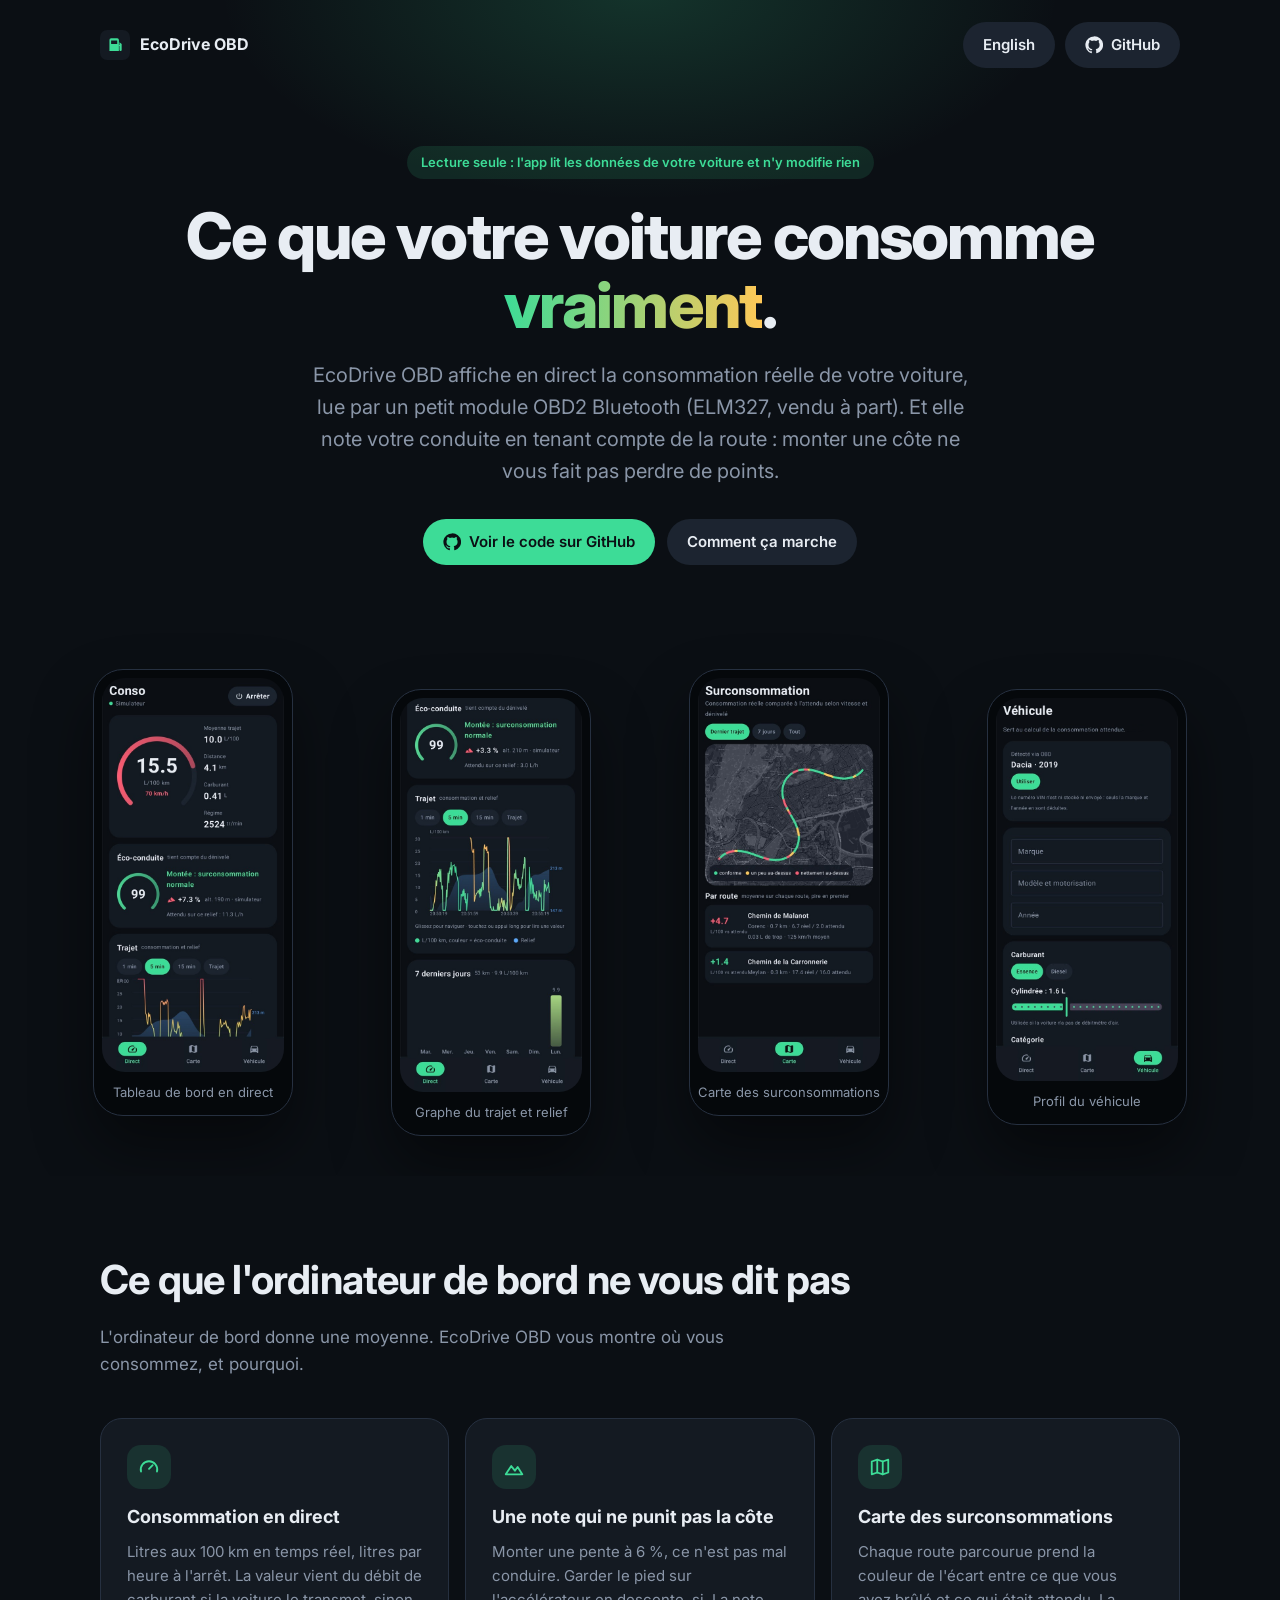
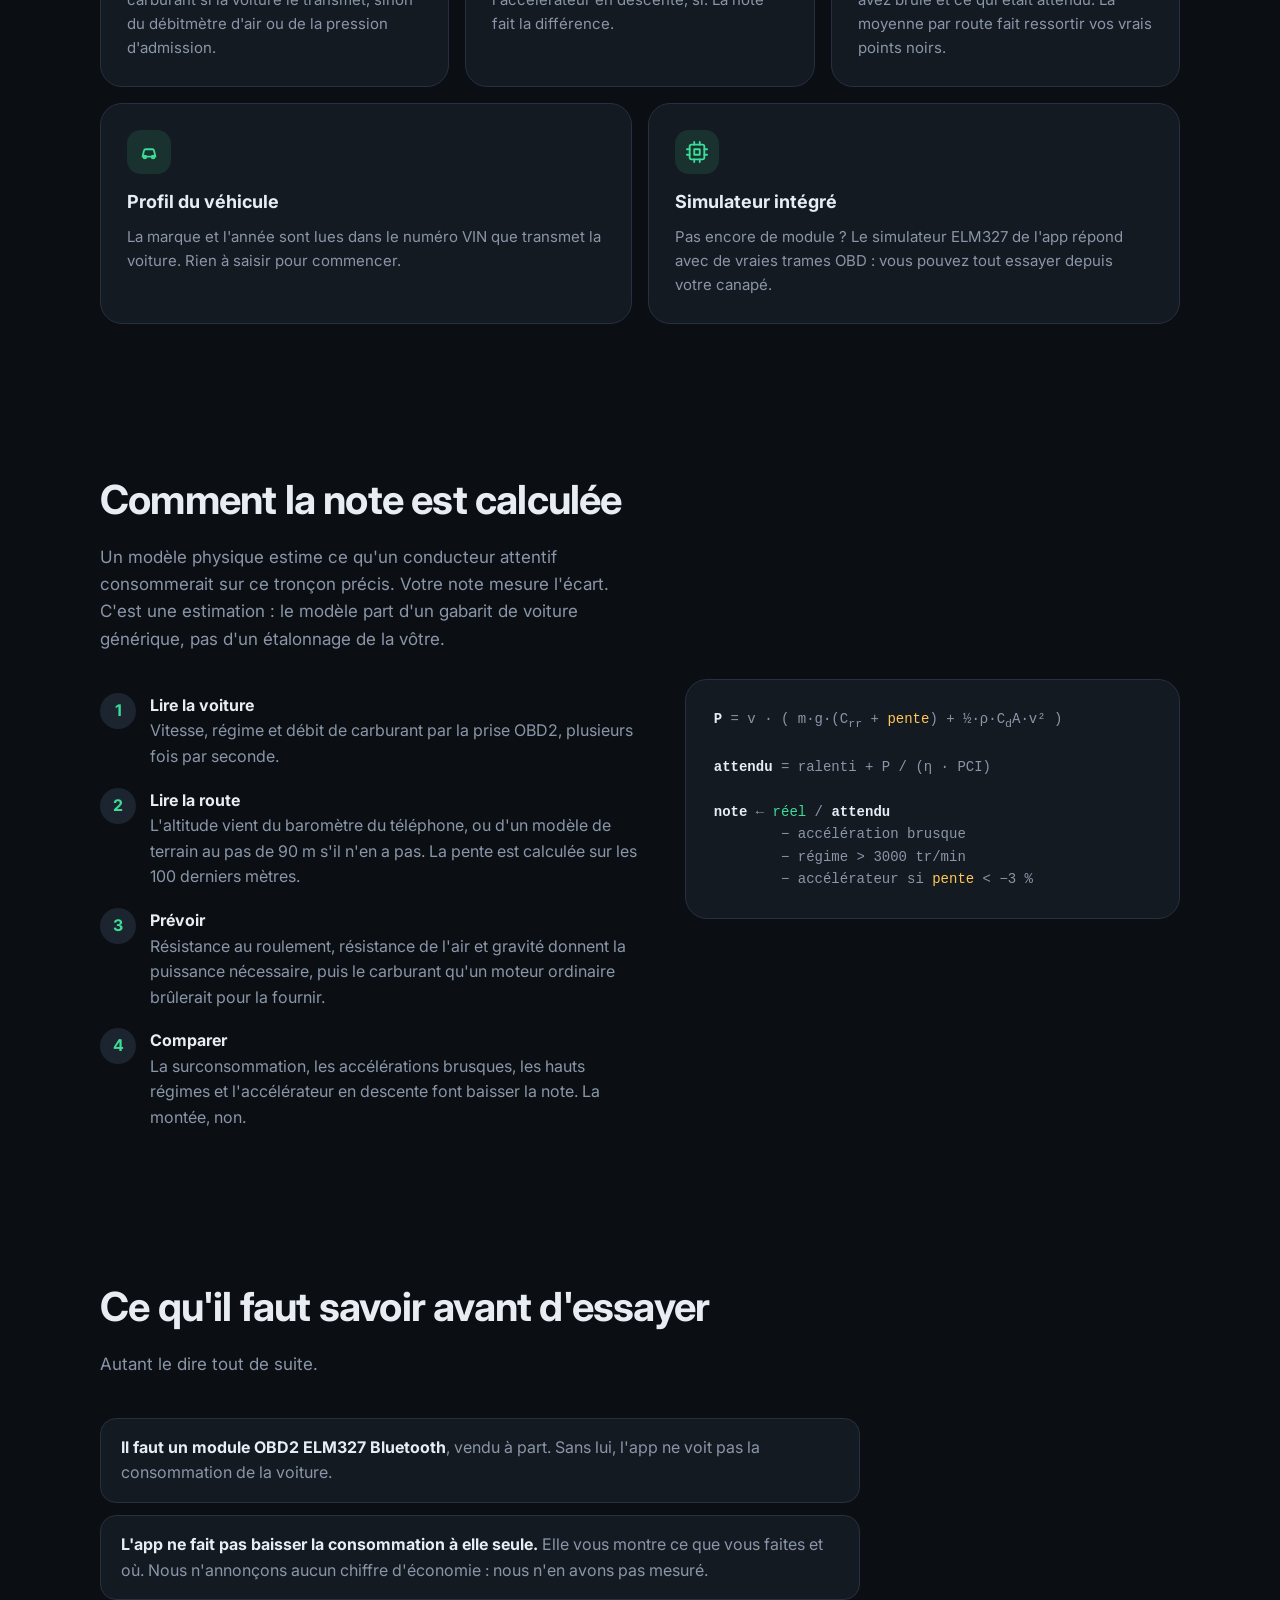
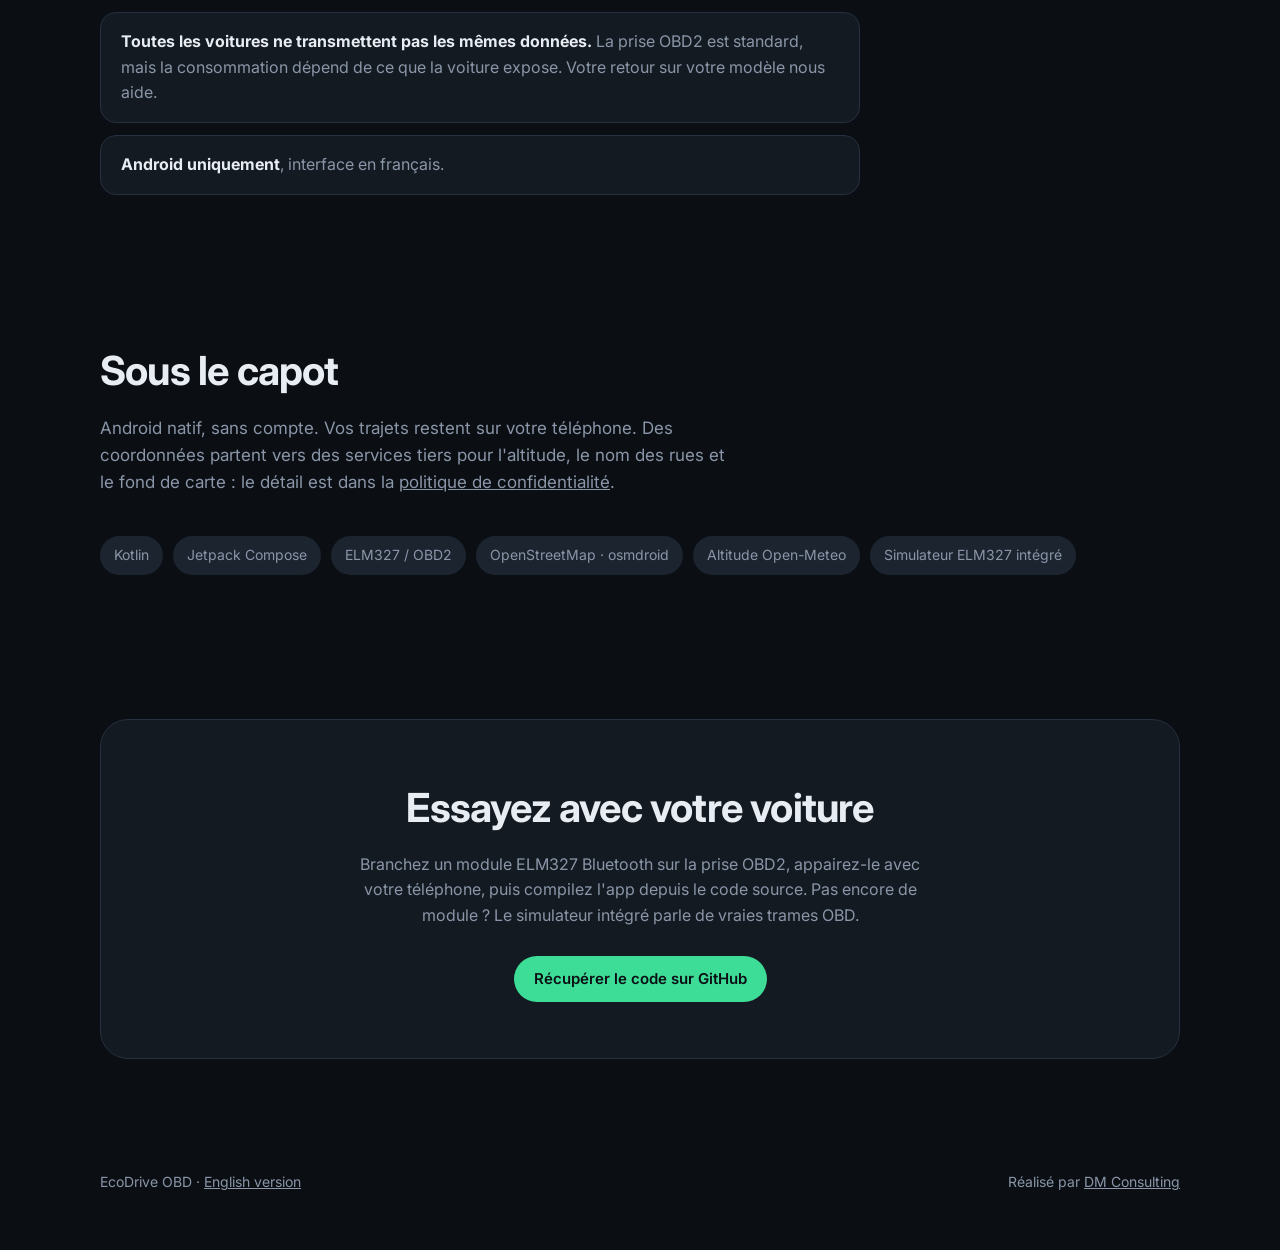
==== commit bcb54900: "App: drop the 'comparison between similar models' sentence from the Vehicle screen The app has no co" ====
--- a/site/index.html
+++ b/site/index.html
@@ -203,6 +203,10 @@
     .grid .card { grid-column: span 2; }
     .grid .card:nth-child(n+4):nth-last-child(-n+2) { grid-column: span 3; }
   }
+  @media (min-width: 560px) and (max-width: 859px) {
+    .grid { grid-template-columns: repeat(2, 1fr); }
+    .grid .card:last-child:nth-child(odd) { grid-column: 1 / -1; }
+  }
   .card { background: var(--surface); border: 1px solid var(--outline); border-radius: 22px; padding: 26px; }
   .card h3 { margin: 14px 0 8px; font-size: 18px; }
   .card p { margin: 0; color: var(--muted); font-size: 15px; }
@@ -289,7 +293,7 @@
   <figure class="phone"><img src="screenshots/direct.jpg" width="554" height="1200" alt="Tableau de bord en direct : jauge de consommation instantanée et statistiques du trajet" loading="lazy"><figcaption>Tableau de bord en direct</figcaption></figure>
   <figure class="phone"><img src="screenshots/trajet.jpg" width="554" height="1200" alt="Graphe du trajet coloré selon la note, avec le profil d'altitude" loading="lazy"><figcaption>Graphe du trajet et relief</figcaption></figure>
   <figure class="phone"><img src="screenshots/carte.jpg" width="554" height="1200" alt="Carte des surconsommations, moyennées par route" loading="lazy"><figcaption>Carte des surconsommations</figcaption></figure>
-  <figure class="phone"><img src="screenshots/vehicule.jpg" width="554" height="1200" alt="Profil du véhicule, marque et année lues dans le numéro VIN" loading="lazy"><figcaption>Profil du véhicule</figcaption></figure>
+  <figure class="phone"><img src="screenshots/vehicule.jpg" width="554" height="1167" alt="Profil du véhicule, marque et année lues dans le numéro VIN" loading="lazy"><figcaption>Profil du véhicule</figcaption></figure>
 </div>
 
 <div class="wrap">
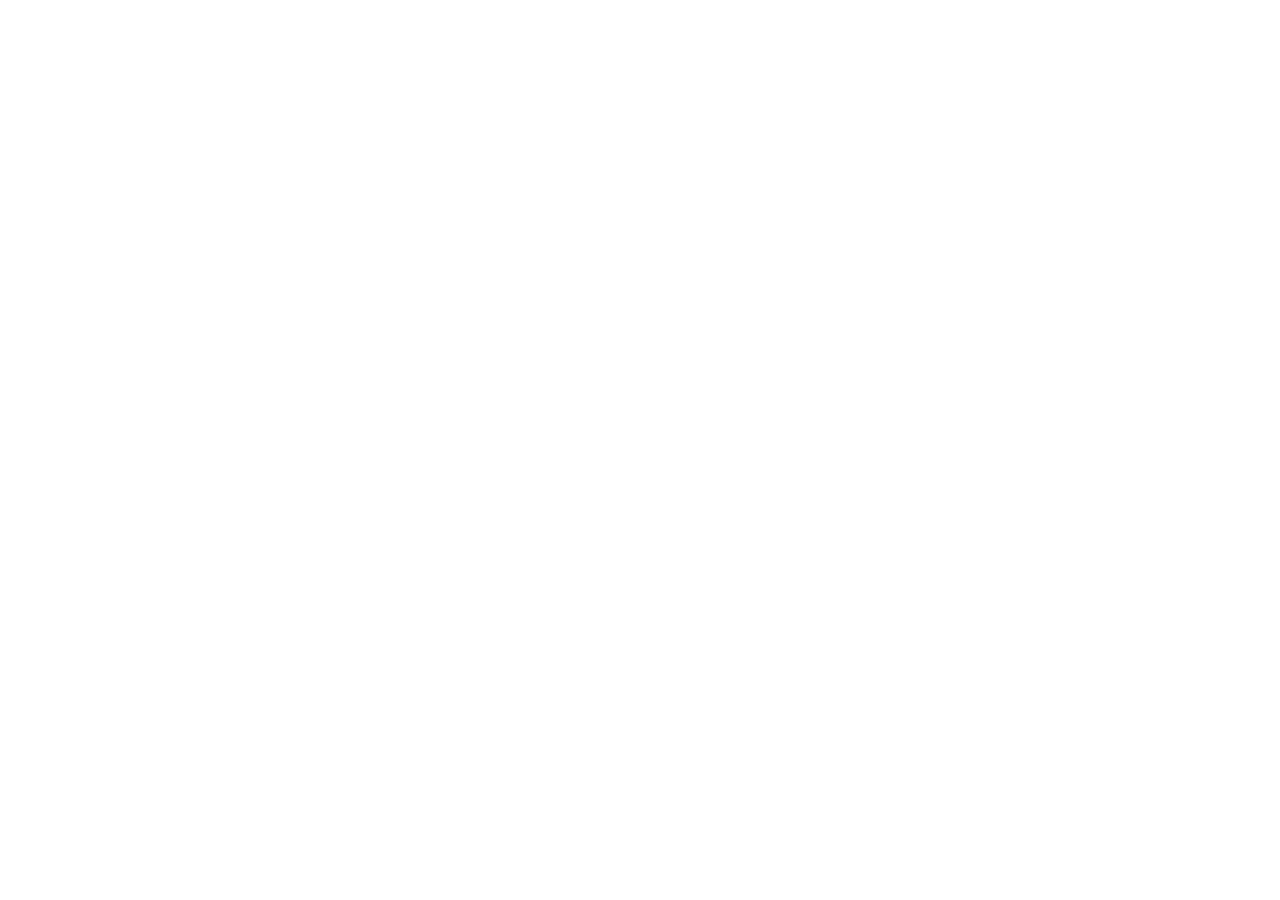
==== commit 0a852c66: "fix(site): rediriger les pages d'accueil vers dm-consulting.tech/open-source Les deux pages d'accuei" ====
--- a/site/index.html
+++ b/site/index.html
@@ -3,389 +3,18 @@
 <head>
 <meta charset="utf-8">
 <meta name="viewport" content="width=device-width, initial-scale=1">
-<meta name="theme-color" content="#0B0F14">
-<!-- Favicon en ligne (meme logo que la barre de navigation) : evite une
-     requete /favicon.ico qui repond 404 sur GitHub Pages. -->
-<link rel="icon" href="data:image/svg+xml,%3Csvg%20xmlns='http://www.w3.org/2000/svg'%20viewBox='0%200%20108%20108'%3E%3Crect%20width='108'%20height='108'%20rx='26'%20fill='%23141A22'/%3E%3Cpath%20fill='%233DDC97'%20d='M40,30h22a6,6%200,0%201,6%206v40h-34v-40a6,6%200,0%201,6%20-6zM40,38v12h22v-12z'/%3E%3Cpath%20fill='%233DDC97'%20d='M70,44l8,6v22a4,4%200,0%201,-8%200v-14h-2v-4h2z'/%3E%3C/svg%3E">
-<title>EcoDrive OBD — consommation en temps réel par OBD2 et note d'éco-conduite</title>
-<!-- LICENCE : quand le dépôt aura un fichier LICENSE, la description peut
-     commencer par « Application Android open source qui lit… ». Pas avant. -->
-<meta name="description" content="EcoDrive OBD lit la consommation réelle de votre voiture par la prise OBD2 (module ELM327 Bluetooth), sans rien y modifier, et note votre éco-conduite en tenant compte de la pente.">
-
-<!-- ===================================================================
-     ADRESSE PUBLIQUE DE LA PAGE — UNE SEULE VALEUR, À BASCULER UNE FOIS
-
-     Valeur actuelle : https://mickadoua.github.io/ecodrive-obd/
-     C'est la seule origine qui réponde (HTTP 200 vérifié le 15/10/2026).
-     https://ecodrive.dm-consulting.tech/ ne répond ni en 80 ni en 443 :
-     tant que ce n'est pas le cas, aucune balise ne doit y pointer, sinon
-     l'aperçu de partage reste cassé.
-
-     Deux langues : le français à la racine (page par défaut), l'anglais
-     sous en/. Les deux pages se déclarent l'une l'autre (hreflang) et
-     chacune porte sa propre canonique.
-
-     APRÈS la mise en ligne Vercel (étape 4 de « Mise en ligne sur Vercel
-     — procédure et DNS »), basculer d'un coup ce fichier, en/index.html,
-     robots.txt et sitemap.xml, depuis la racine du dépôt :
-
-       LC_ALL=C grep -rl 'mickadoua\.github\.io/ecodrive-obd' site \
-         | xargs sed -i 's#https://mickadoua\.github\.io/ecodrive-obd/#https://ecodrive.dm-consulting.tech/#g'
-
-     Puis revalider l'aperçu : developers.facebook.com/tools/debug/ et
-     cards-dev.twitter.com/validator.
-     =================================================================== -->
-<link rel="canonical" href="https://mickadoua.github.io/ecodrive-obd/">
-<link rel="alternate" hreflang="fr" href="https://mickadoua.github.io/ecodrive-obd/">
-<link rel="alternate" hreflang="en" href="https://mickadoua.github.io/ecodrive-obd/en/">
-<link rel="alternate" hreflang="x-default" href="https://mickadoua.github.io/ecodrive-obd/">
-
-<meta property="og:type" content="website">
-<meta property="og:site_name" content="EcoDrive OBD">
-<meta property="og:locale" content="fr_FR">
-<meta property="og:locale:alternate" content="en_US">
-<meta property="og:url" content="https://mickadoua.github.io/ecodrive-obd/">
-<meta property="og:title" content="EcoDrive OBD">
-<meta property="og:description" content="Lit la consommation réelle de votre voiture par la prise OBD2, sans rien modifier. Note d'éco-conduite qui tient compte de la pente, carte des surconsommations.">
-<meta property="og:image" content="https://mickadoua.github.io/ecodrive-obd/social/card.jpg">
-<meta property="og:image:type" content="image/jpeg">
-<meta property="og:image:width" content="1200">
-<meta property="og:image:height" content="630">
-<meta property="og:image:alt" content="Carte EcoDrive OBD : logo, nom de l'app et capture de la note d'éco-conduite qui tient compte du dénivelé.">
-
-<meta name="twitter:card" content="summary_large_image">
-<meta name="twitter:title" content="EcoDrive OBD">
-<meta name="twitter:description" content="Lit la consommation réelle de votre voiture par la prise OBD2, sans rien modifier. Note d'éco-conduite qui tient compte de la pente, carte des surconsommations.">
-<meta name="twitter:image" content="https://mickadoua.github.io/ecodrive-obd/social/card.jpg">
-<meta name="twitter:image:alt" content="Carte EcoDrive OBD : logo, nom de l'app et capture de la note d'éco-conduite qui tient compte du dénivelé.">
-
-<link rel="preconnect" href="https://fonts.googleapis.com">
-<link rel="preconnect" href="https://fonts.gstatic.com" crossorigin>
-<link href="https://fonts.googleapis.com/css2?family=Inter:wght@400;500;600;700;800&display=swap" rel="stylesheet">
-
-<!-- Données structurées. Rien de déclaratif qui ne soit vérifiable dans le
-     dépôt : pas de note, pas de nombre d'installations. L'app n'a pas de
-     classement : il ne figure pas dans featureList. Le démarrage
-     automatique et Android Auto en sont retirés tant que le périmètre de
-     la v1 n'est pas arbitré (carte sur ECO-1).
-     "license" est volontairement absent : le dépôt n'a pas encore de
-     fichier LICENSE. Dès qu'il en a un, ajouter la ligne :
-       "license": "https://github.com/mickadoua/ecodrive-obd/blob/main/LICENSE", -->
-<script type="application/ld+json">
-{
-  "@context": "https://schema.org",
-  "@type": "SoftwareApplication",
-  "name": "EcoDrive OBD",
-  "url": "https://mickadoua.github.io/ecodrive-obd/",
-  "inLanguage": "fr",
-  "description": "Application Android qui lit la consommation de carburant en temps réel par un module OBD2 ELM327 Bluetooth, sans rien modifier dans la voiture, et note l'éco-conduite en tenant compte de la pente.",
-  "applicationCategory": "UtilitiesApplication",
-  "applicationSubCategory": "Automobile / diagnostic OBD2",
-  "operatingSystem": "Android 8.0 ou plus récent",
-  "softwareRequirements": "Module OBD2 ELM327 Bluetooth ; Android 8.0 ou plus récent",
-  "isAccessibleForFree": true,
-  "offers": {
-    "@type": "Offer",
-    "price": "0",
-    "priceCurrency": "EUR"
-  },
-  "featureList": [
-    "Consommation en temps réel par OBD2 (L/100 km, L/h à l'arrêt)",
-    "Note d'éco-conduite qui tient compte de la pente",
-    "Carte des surconsommations, moyennée par route",
-    "Marque et année lues dans le numéro VIN",
-    "Simulateur ELM327 intégré pour essayer sans module"
-  ],
-  "image": "https://mickadoua.github.io/ecodrive-obd/social/card.jpg",
-  "screenshot": [
-    "https://mickadoua.github.io/ecodrive-obd/screenshots/direct.jpg",
-    "https://mickadoua.github.io/ecodrive-obd/screenshots/trajet.jpg",
-    "https://mickadoua.github.io/ecodrive-obd/screenshots/carte.jpg",
-    "https://mickadoua.github.io/ecodrive-obd/screenshots/vehicule.jpg"
-  ],
-  "codeRepository": "https://github.com/mickadoua/ecodrive-obd",
-  "author": {
-    "@type": "Organization",
-    "name": "DM Consulting",
-    "url": "https://www.dm-consulting.tech"
-  },
-  "publisher": {
-    "@type": "Organization",
-    "name": "DM Consulting",
-    "url": "https://www.dm-consulting.tech"
-  }
-}
-</script>
-<style>
-  :root {
-    --bg: #0B0F14;
-    --surface: #141A22;
-    --surface-high: #1C2430;
-    --outline: #263040;
-    --text: #E8EDF3;
-    --muted: #8A96A8;
-    --green: #3DDC97;
-    --yellow: #FFC857;
-    --red: #FF5D73;
-    --blue: #5AA9FF;
-  }
-  * { box-sizing: border-box; }
-  html { scroll-behavior: smooth; }
-  body {
-    margin: 0;
-    background: var(--bg);
-    color: var(--text);
-    font-family: Inter, system-ui, -apple-system, sans-serif;
-    line-height: 1.6;
-    -webkit-font-smoothing: antialiased;
-    overflow-x: clip;
-  }
-  a { color: inherit; }
-  :focus-visible { outline: 3px solid var(--green); outline-offset: 3px; border-radius: 4px; }
-  .shots:focus-visible { outline-offset: -3px; }
-  @media (prefers-reduced-motion: reduce) {
-    html { scroll-behavior: auto; }
-    * { transition-duration: .01ms !important; }
-    .btn:hover { transform: none; }
-  }
-  .wrap { max-width: 1120px; margin: 0 auto; padding: 0 20px; }
-
-  nav { display: flex; align-items: center; justify-content: space-between; flex-wrap: wrap; gap: 12px; padding: 22px 0; }
-  .nav-links { display: flex; gap: 10px; flex-wrap: wrap; }
-  .brand { display: flex; align-items: center; gap: 10px; font-weight: 700; text-decoration: none; }
-  .brand svg { width: 30px; height: 30px; }
-  .btn {
-    display: inline-flex; align-items: center; gap: 8px;
-    padding: 11px 20px; border-radius: 999px;
-    font-weight: 600; font-size: 15px; text-decoration: none;
-    transition: transform .15s ease, background .15s ease;
-  }
-  .btn:hover { transform: translateY(-1px); }
-  .btn svg { width: 18px; height: 18px; }
-  .btn-primary { background: var(--green); color: var(--bg); }
-  .btn-ghost { background: var(--surface-high); color: var(--text); }
-
-  .hero { padding: 56px 0 40px; text-align: center; position: relative; }
-  .hero::before {
-    content: ""; position: absolute; top: -100px; left: 50%; width: 100vw; transform: translateX(-50%); height: 560px; z-index: -1;
-    background: radial-gradient(600px 300px at 50% 0%, rgba(61, 220, 151, .18), transparent 70%);
-  }
-  .pill {
-    display: inline-block; padding: 6px 14px; border-radius: 999px;
-    background: rgba(61, 220, 151, .12); color: var(--green);
-    font-size: 13px; font-weight: 600; margin: 0 0 22px;
-  }
-  h1 { font-size: clamp(36px, 6vw, 64px); line-height: 1.08; letter-spacing: -0.03em; margin: 0 0 20px; font-weight: 800; }
-  h1 em { font-style: normal; background: linear-gradient(90deg, var(--green), var(--yellow)); -webkit-background-clip: text; background-clip: text; color: transparent; }
-  .lead { font-size: clamp(17px, 2.2vw, 20px); color: var(--muted); max-width: 680px; margin: 0 auto 32px; }
-  .cta { display: flex; gap: 12px; justify-content: center; flex-wrap: wrap; }
-
-  .shots {
-    display: flex; gap: 18px; justify-content: safe center; align-items: flex-start;
-    padding: 48px 20px 24px; overflow-x: auto; scroll-snap-type: x mandatory;
-  }
-  .phone {
-    flex: 0 0 auto; width: 200px; scroll-snap-align: center;
-    border-radius: 30px; padding: 8px; background: #05080B;
-    border: 1px solid var(--outline); box-shadow: 0 30px 60px rgba(0, 0, 0, .45);
-  }
-  .phone img { display: block; width: 100%; height: auto; border-radius: 23px; }
-  .phone figcaption { text-align: center; color: var(--muted); font-size: 13px; padding: 10px 0 4px; }
-  .phone:nth-child(2), .phone:nth-child(4) { margin-top: 36px; }
-
-  section { padding: 72px 0; }
-  h2 { font-size: clamp(28px, 4vw, 40px); letter-spacing: -0.02em; margin: 0 0 12px; }
-  .sub { color: var(--muted); max-width: 640px; margin: 0 0 40px; font-size: 17px; }
-
-  .grid { display: grid; grid-template-columns: repeat(auto-fit, minmax(260px, 1fr)); gap: 16px; }
-  @media (min-width: 860px) {
-    .grid { grid-template-columns: repeat(6, 1fr); }
-    .grid .card { grid-column: span 2; }
-    .grid .card:nth-child(n+4):nth-last-child(-n+2) { grid-column: span 3; }
-  }
-  @media (min-width: 560px) and (max-width: 859px) {
-    .grid { grid-template-columns: repeat(2, 1fr); }
-    .grid .card:last-child:nth-child(odd) { grid-column: 1 / -1; }
-  }
-  .card { background: var(--surface); border: 1px solid var(--outline); border-radius: 22px; padding: 26px; }
-  .card h3 { margin: 14px 0 8px; font-size: 18px; }
-  .card p { margin: 0; color: var(--muted); font-size: 15px; }
-  .icon {
-    width: 44px; height: 44px; border-radius: 14px; display: grid; place-items: center;
-    background: rgba(61, 220, 151, .12); color: var(--green);
-  }
-  .icon svg { width: 22px; height: 22px; }
-
-  .how { display: grid; grid-template-columns: 1.1fr 1fr; gap: 40px; align-items: center; }
-  .formula {
-    background: var(--surface); border: 1px solid var(--outline); border-radius: 22px; padding: 28px;
-    font-family: ui-monospace, SFMono-Regular, Menlo, monospace; font-size: 14px; color: var(--muted);
-  }
-  .formula b { color: var(--text); font-weight: 600; }
-  .formula .g { color: var(--green); }
-  .formula .y { color: var(--yellow); }
-  .steps { list-style: none; padding: 0; margin: 0; display: grid; gap: 18px; }
-  .steps li { display: grid; grid-template-columns: 36px 1fr; gap: 14px; }
-  .steps span {
-    width: 36px; height: 36px; border-radius: 50%; display: grid; place-items: center;
-    background: var(--surface-high); font-weight: 700; color: var(--green);
-  }
-  .steps p { margin: 0; color: var(--muted); }
-  .steps strong { color: var(--text); display: block; }
-
-  .facts { list-style: none; padding: 0; margin: 0; display: grid; gap: 12px; max-width: 760px; }
-  .facts li { background: var(--surface); border: 1px solid var(--outline); border-radius: 16px; padding: 16px 20px; color: var(--muted); }
-  .facts strong { color: var(--text); }
-
-  .stack { display: flex; flex-wrap: wrap; gap: 10px; }
-  .stack span { padding: 8px 14px; border-radius: 999px; background: var(--surface-high); color: var(--muted); font-size: 14px; }
-
-  .final { text-align: center; background: var(--surface); border: 1px solid var(--outline); border-radius: 28px; padding: 56px 24px; }
-  .final p { color: var(--muted); max-width: 560px; margin: 0 auto 28px; }
-
-  footer { padding: 40px 0 56px; color: var(--muted); font-size: 14px; display: flex; justify-content: space-between; flex-wrap: wrap; gap: 12px; }
-
-  @media (max-width: 820px) {
-    .how { grid-template-columns: 1fr; }
-    .shots { justify-content: flex-start; }
-    .phone { width: 200px; }
-    .phone:nth-child(2), .phone:nth-child(4) { margin-top: 0; }
-    section { padding: 52px 0; }
-  }
-</style>
+<!-- La page d'EcoDrive OBD vit désormais sur dm-consulting.tech, avec les
+     autres réalisations. Cette page ne fait que rediriger : meta refresh
+     immédiat (traité comme une redirection permanente par Google), canonique
+     vers la nouvelle adresse et lien visible si le navigateur bloque les
+     deux. Les pages privacy/ et en/privacy/ restent servies ici. -->
+<title>EcoDrive OBD</title>
+<link rel="canonical" href="https://www.dm-consulting.tech/fr/open-source/ecodrive-obd">
+<meta http-equiv="refresh" content="0; url=https://www.dm-consulting.tech/fr/open-source/ecodrive-obd">
+<meta name="robots" content="noindex, follow">
+<script>location.replace("https://www.dm-consulting.tech/fr/open-source/ecodrive-obd");</script>
 </head>
 <body>
-<div class="wrap">
-  <nav>
-    <a class="brand" href="./">
-      <svg viewBox="0 0 108 108" aria-hidden="true"><rect width="108" height="108" rx="26" fill="#141A22"/><path fill="#3DDC97" d="M40,30h22a6,6 0,0 1,6 6v40h-34v-40a6,6 0,0 1,6 -6zM40,38v12h22v-12z"/><path fill="#3DDC97" d="M70,44l8,6v22a4,4 0,0 1,-8 0v-14h-2v-4h2z"/></svg>
-      EcoDrive OBD
-    </a>
-    <div class="nav-links">
-      <a class="btn btn-ghost" href="en/" hreflang="en" lang="en">English</a>
-      <a class="btn btn-ghost" href="https://github.com/mickadoua/ecodrive-obd">
-        <svg viewBox="0 0 24 24" fill="currentColor" aria-hidden="true"><path d="M12 .5a11.5 11.5 0 0 0-3.64 22.41c.58.1.79-.25.79-.56v-2c-3.2.7-3.88-1.37-3.88-1.37-.52-1.33-1.28-1.69-1.28-1.69-1.05-.72.08-.7.08-.7 1.16.08 1.77 1.19 1.77 1.19 1.03 1.77 2.7 1.26 3.36.96.1-.75.4-1.26.73-1.55-2.55-.29-5.24-1.28-5.24-5.69 0-1.26.45-2.29 1.19-3.1-.12-.29-.52-1.46.11-3.05 0 0 .97-.31 3.18 1.18a11 11 0 0 1 5.78 0c2.2-1.49 3.17-1.18 3.17-1.18.63 1.59.23 2.76.11 3.05.74.81 1.19 1.84 1.19 3.1 0 4.42-2.7 5.39-5.26 5.68.41.36.78 1.06.78 2.14v3.17c0 .31.21.67.8.56A11.5 11.5 0 0 0 12 .5Z"/></svg>
-        GitHub
-      </a>
-    </div>
-  </nav>
-
-  <header class="hero">
-    <!-- Première ligne imposée : l'app lit, elle ne modifie rien. Les boîtiers
-         « Eco OBD2 » vendus comme réducteurs de consommation ont un nom voisin
-         (testés sans effet par l'ADAC). Ne pas retirer cette ligne.
-         LICENCE : quand le dépôt aura un fichier LICENSE, ajouter ici une
-         seconde pastille « Open source · Android ». -->
-    <p class="pill">Lecture seule : l'app lit les données de votre voiture et n'y modifie rien</p>
-    <h1>Ce que votre voiture consomme <em>vraiment</em>.</h1>
-    <p class="lead">EcoDrive OBD affiche en direct la consommation réelle de votre voiture, lue par un petit module OBD2 Bluetooth (ELM327, vendu à part). Et elle note votre conduite en tenant compte de la route : monter une côte ne vous fait pas perdre de points.</p>
-    <div class="cta">
-      <a class="btn btn-primary" href="https://github.com/mickadoua/ecodrive-obd">
-        <svg viewBox="0 0 24 24" fill="currentColor" aria-hidden="true"><path d="M12 .5a11.5 11.5 0 0 0-3.64 22.41c.58.1.79-.25.79-.56v-2c-3.2.7-3.88-1.37-3.88-1.37-.52-1.33-1.28-1.69-1.28-1.69-1.05-.72.08-.7.08-.7 1.16.08 1.77 1.19 1.77 1.19 1.03 1.77 2.7 1.26 3.36.96.1-.75.4-1.26.73-1.55-2.55-.29-5.24-1.28-5.24-5.69 0-1.26.45-2.29 1.19-3.1-.12-.29-.52-1.46.11-3.05 0 0 .97-.31 3.18 1.18a11 11 0 0 1 5.78 0c2.2-1.49 3.17-1.18 3.17-1.18.63 1.59.23 2.76.11 3.05.74.81 1.19 1.84 1.19 3.1 0 4.42-2.7 5.39-5.26 5.68.41.36.78 1.06.78 2.14v3.17c0 .31.21.67.8.56A11.5 11.5 0 0 0 12 .5Z"/></svg>
-        Voir le code sur GitHub
-      </a>
-      <a class="btn btn-ghost" href="#how">Comment ça marche</a>
-    </div>
-  </header>
-</div>
-
-<div class="shots" role="group" tabindex="0" aria-label="Captures d'écran">
-  <figure class="phone"><img src="screenshots/direct.jpg" width="554" height="1200" alt="Tableau de bord en direct : jauge de consommation instantanée et statistiques du trajet" loading="lazy"><figcaption>Tableau de bord en direct</figcaption></figure>
-  <figure class="phone"><img src="screenshots/trajet.jpg" width="554" height="1200" alt="Graphe du trajet coloré selon la note, avec le profil d'altitude" loading="lazy"><figcaption>Graphe du trajet et relief</figcaption></figure>
-  <figure class="phone"><img src="screenshots/carte.jpg" width="554" height="1200" alt="Carte des surconsommations, moyennées par route" loading="lazy"><figcaption>Carte des surconsommations</figcaption></figure>
-  <figure class="phone"><img src="screenshots/vehicule.jpg" width="554" height="1167" alt="Profil du véhicule, marque et année lues dans le numéro VIN" loading="lazy"><figcaption>Profil du véhicule</figcaption></figure>
-</div>
-
-<div class="wrap">
-  <section>
-    <h2>Ce que l'ordinateur de bord ne vous dit pas</h2>
-    <p class="sub">L'ordinateur de bord donne une moyenne. EcoDrive OBD vous montre où vous consommez, et pourquoi.</p>
-    <div class="grid">
-      <div class="card">
-        <div class="icon"><svg viewBox="0 0 24 24" fill="none" stroke="currentColor" stroke-width="2" stroke-linecap="round"><path d="M12 14l4-4"/><path d="M3.3 17a9 9 0 1 1 17.4 0"/></svg></div>
-        <h3>Consommation en direct</h3>
-        <p>Litres aux 100 km en temps réel, litres par heure à l'arrêt. La valeur vient du débit de carburant si la voiture le transmet, sinon du débitmètre d'air ou de la pression d'admission.</p>
-      </div>
-      <div class="card">
-        <div class="icon"><svg viewBox="0 0 24 24" fill="none" stroke="currentColor" stroke-width="2" stroke-linecap="round" stroke-linejoin="round"><path d="M3 20l6-9 4 5 3-4 5 8z"/></svg></div>
-        <h3>Une note qui ne punit pas la côte</h3>
-        <p>Monter une pente à 6 %, ce n'est pas mal conduire. Garder le pied sur l'accélérateur en descente, si. La note fait la différence.</p>
-      </div>
-      <div class="card">
-        <div class="icon"><svg viewBox="0 0 24 24" fill="none" stroke="currentColor" stroke-width="2" stroke-linecap="round" stroke-linejoin="round"><path d="M9 4L3 6v14l6-2 6 2 6-2V4l-6 2z"/><path d="M9 4v14M15 6v14"/></svg></div>
-        <h3>Carte des surconsommations</h3>
-        <p>Chaque route parcourue prend la couleur de l'écart entre ce que vous avez brûlé et ce qui était attendu. La moyenne par route fait ressortir vos vrais points noirs.</p>
-      </div>
-      <div class="card">
-        <div class="icon"><svg viewBox="0 0 24 24" fill="none" stroke="currentColor" stroke-width="2" stroke-linecap="round" stroke-linejoin="round"><path d="M5 17h14l-1.5-6.5A2 2 0 0 0 15.6 9H8.4a2 2 0 0 0-1.9 1.5z"/><circle cx="7.5" cy="17.5" r="1.5"/><circle cx="16.5" cy="17.5" r="1.5"/></svg></div>
-        <h3>Profil du véhicule</h3>
-        <p>La marque et l'année sont lues dans le numéro VIN que transmet la voiture. Rien à saisir pour commencer.</p>
-      </div>
-      <div class="card">
-        <div class="icon"><svg viewBox="0 0 24 24" fill="none" stroke="currentColor" stroke-width="2" stroke-linecap="round" stroke-linejoin="round"><rect x="4" y="4" width="16" height="16" rx="2"/><path d="M9 9h6v6H9z"/><path d="M9 1v3M15 1v3M9 20v3M15 20v3M1 9h3M1 15h3M20 9h3M20 15h3"/></svg></div>
-        <h3>Simulateur intégré</h3>
-        <p>Pas encore de module ? Le simulateur ELM327 de l'app répond avec de vraies trames OBD : vous pouvez tout essayer depuis votre canapé.</p>
-      </div>
-    </div>
-  </section>
-
-  <section id="how">
-    <div class="how">
-      <div>
-        <h2>Comment la note est calculée</h2>
-        <p class="sub">Un modèle physique estime ce qu'un conducteur attentif consommerait sur ce tronçon précis. Votre note mesure l'écart. C'est une estimation : le modèle part d'un gabarit de voiture générique, pas d'un étalonnage de la vôtre.</p>
-        <ol class="steps">
-          <li><span>1</span><p><strong>Lire la voiture</strong>Vitesse, régime et débit de carburant par la prise OBD2, plusieurs fois par seconde.</p></li>
-          <li><span>2</span><p><strong>Lire la route</strong>L'altitude vient du baromètre du téléphone, ou d'un modèle de terrain au pas de 90 m s'il n'en a pas. La pente est calculée sur les 100 derniers mètres.</p></li>
-          <li><span>3</span><p><strong>Prévoir</strong>Résistance au roulement, résistance de l'air et gravité donnent la puissance nécessaire, puis le carburant qu'un moteur ordinaire brûlerait pour la fournir.</p></li>
-          <li><span>4</span><p><strong>Comparer</strong>La surconsommation, les accélérations brusques, les hauts régimes et l'accélérateur en descente font baisser la note. La montée, non.</p></li>
-        </ol>
-      </div>
-      <div class="formula">
-        <b>P</b> = v · ( m·g·(C<sub>rr</sub> + <span class="y">pente</span>) + ½·ρ·C<sub>d</sub>A·v² )<br><br>
-        <b>attendu</b> = ralenti + P / (η · PCI)<br><br>
-        <b>note</b> ← <span class="g">réel</span> / <b>attendu</b><br>
-        &nbsp;&nbsp;&nbsp;&nbsp;&nbsp;&nbsp;&nbsp;&nbsp;− accélération brusque<br>
-        &nbsp;&nbsp;&nbsp;&nbsp;&nbsp;&nbsp;&nbsp;&nbsp;− régime &gt; 3000 tr/min<br>
-        &nbsp;&nbsp;&nbsp;&nbsp;&nbsp;&nbsp;&nbsp;&nbsp;− accélérateur si <span class="y">pente</span> &lt; −3 %
-      </div>
-    </div>
-  </section>
-
-  <section>
-    <h2>Ce qu'il faut savoir avant d'essayer</h2>
-    <p class="sub">Autant le dire tout de suite.</p>
-    <ul class="facts">
-      <li><strong>Il faut un module OBD2 ELM327 Bluetooth</strong>, vendu à part. Sans lui, l'app ne voit pas la consommation de la voiture.</li>
-      <li><strong>L'app ne fait pas baisser la consommation à elle seule.</strong> Elle vous montre ce que vous faites et où. Nous n'annonçons aucun chiffre d'économie : nous n'en avons pas mesuré.</li>
-      <li><strong>Toutes les voitures ne transmettent pas les mêmes données.</strong> La prise OBD2 est standard, mais la consommation dépend de ce que la voiture expose. Votre retour sur votre modèle nous aide.</li>
-      <li><strong>Android uniquement</strong>, interface en français.</li>
-    </ul>
-  </section>
-
-  <section>
-    <h2>Sous le capot</h2>
-    <p class="sub">Android natif, sans compte. Vos trajets restent sur votre téléphone. Des coordonnées partent vers des services tiers pour l'altitude, le nom des rues et le fond de carte : le détail est dans la <a href="privacy/">politique de confidentialité</a>.</p>
-    <div class="stack">
-      <span>Kotlin</span><span>Jetpack Compose</span><span>ELM327 / OBD2</span>
-      <span>OpenStreetMap · osmdroid</span><span>Altitude Open-Meteo</span><span>Simulateur ELM327 intégré</span>
-    </div>
-  </section>
-
-  <section>
-    <div class="final">
-      <h2>Essayez avec votre voiture</h2>
-      <p>Branchez un module ELM327 Bluetooth sur la prise OBD2, appairez-le avec votre téléphone, puis compilez l'app depuis le code source. Pas encore de module ? Le simulateur intégré parle de vraies trames OBD.</p>
-      <a class="btn btn-primary" href="https://github.com/mickadoua/ecodrive-obd">Récupérer le code sur GitHub</a>
-    </div>
-  </section>
-
-  <footer>
-    <!-- LICENCE : quand le dépôt aura un fichier LICENSE, écrire
-         « EcoDrive OBD · open source (nom de la licence) » avec un lien vers LICENSE. -->
-    <span>EcoDrive OBD · <a href="en/" hreflang="en" lang="en">English version</a></span>
-    <span>Réalisé par <a href="https://www.dm-consulting.tech">DM Consulting</a></span>
-  </footer>
-</div>
+<p><a href="https://www.dm-consulting.tech/fr/open-source/ecodrive-obd">EcoDrive OBD a déménagé : ouvrir la page sur dm-consulting.tech</a></p>
 </body>
 </html>
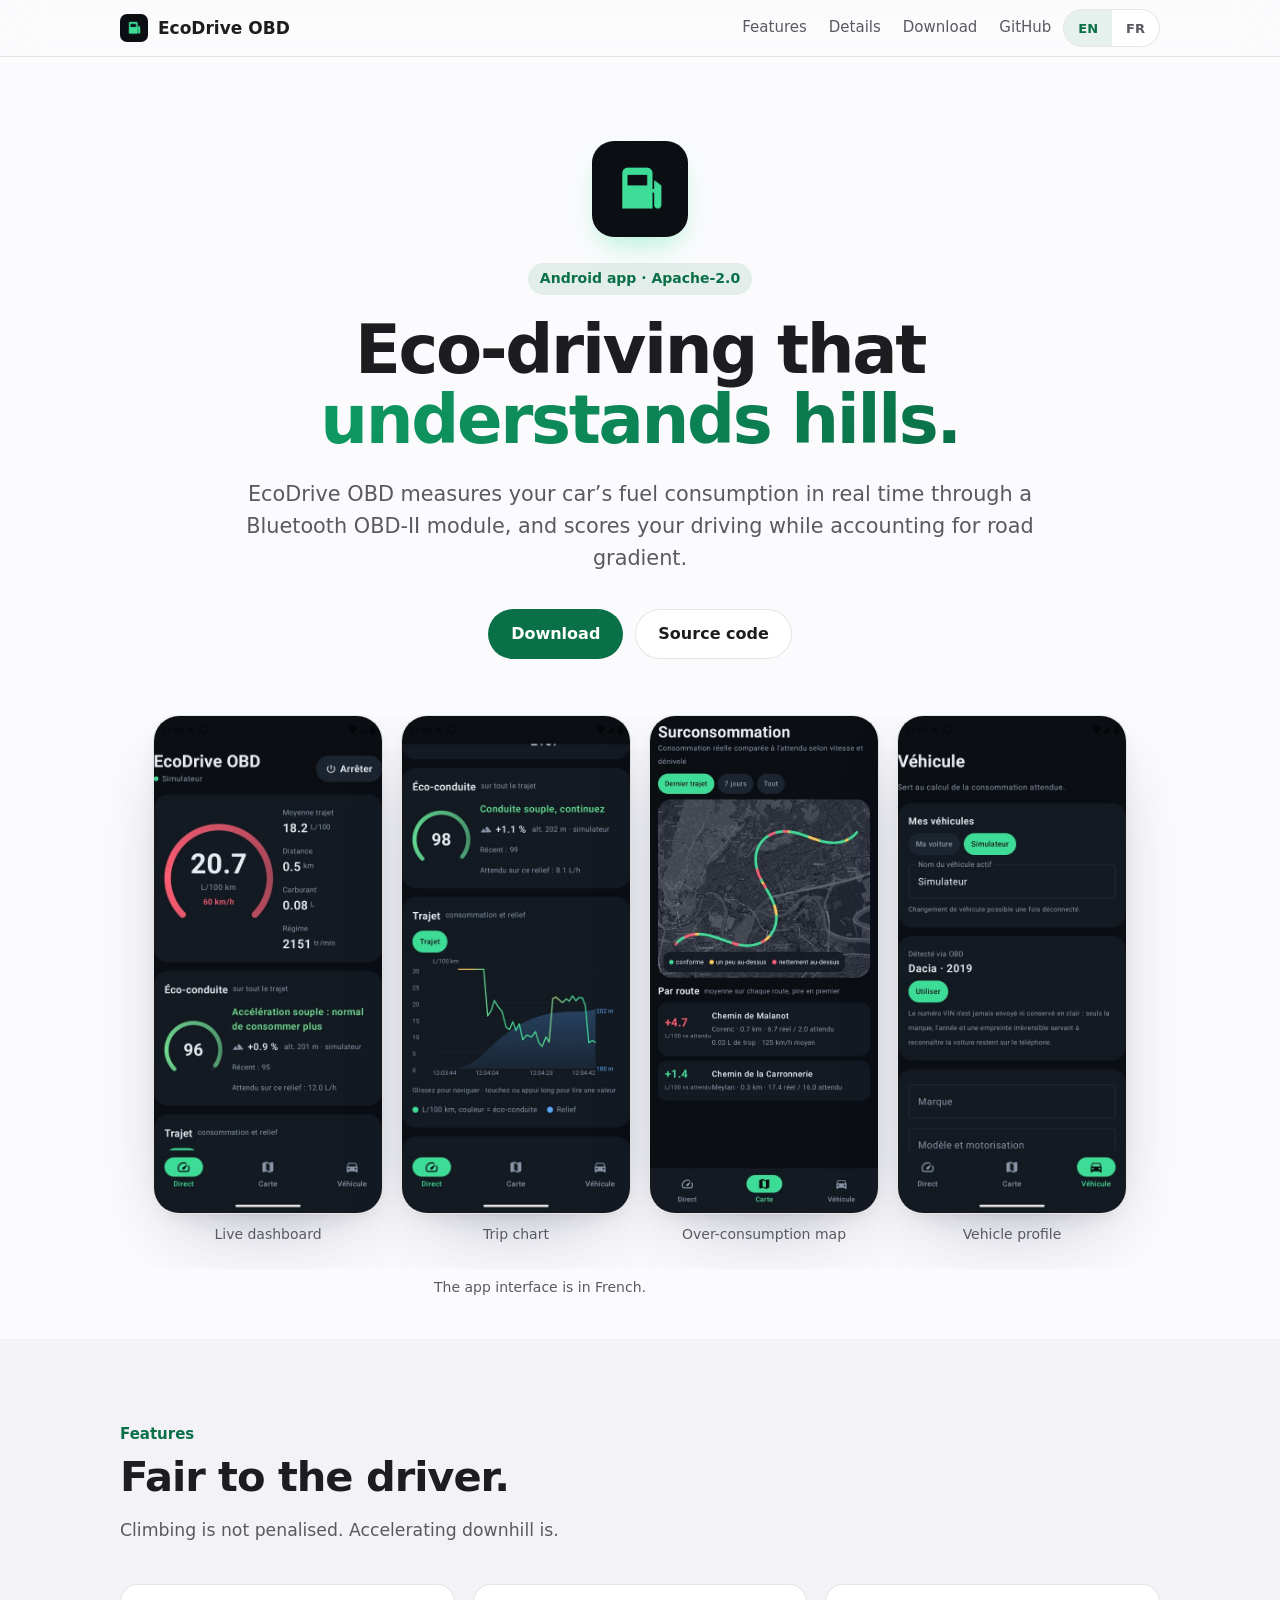
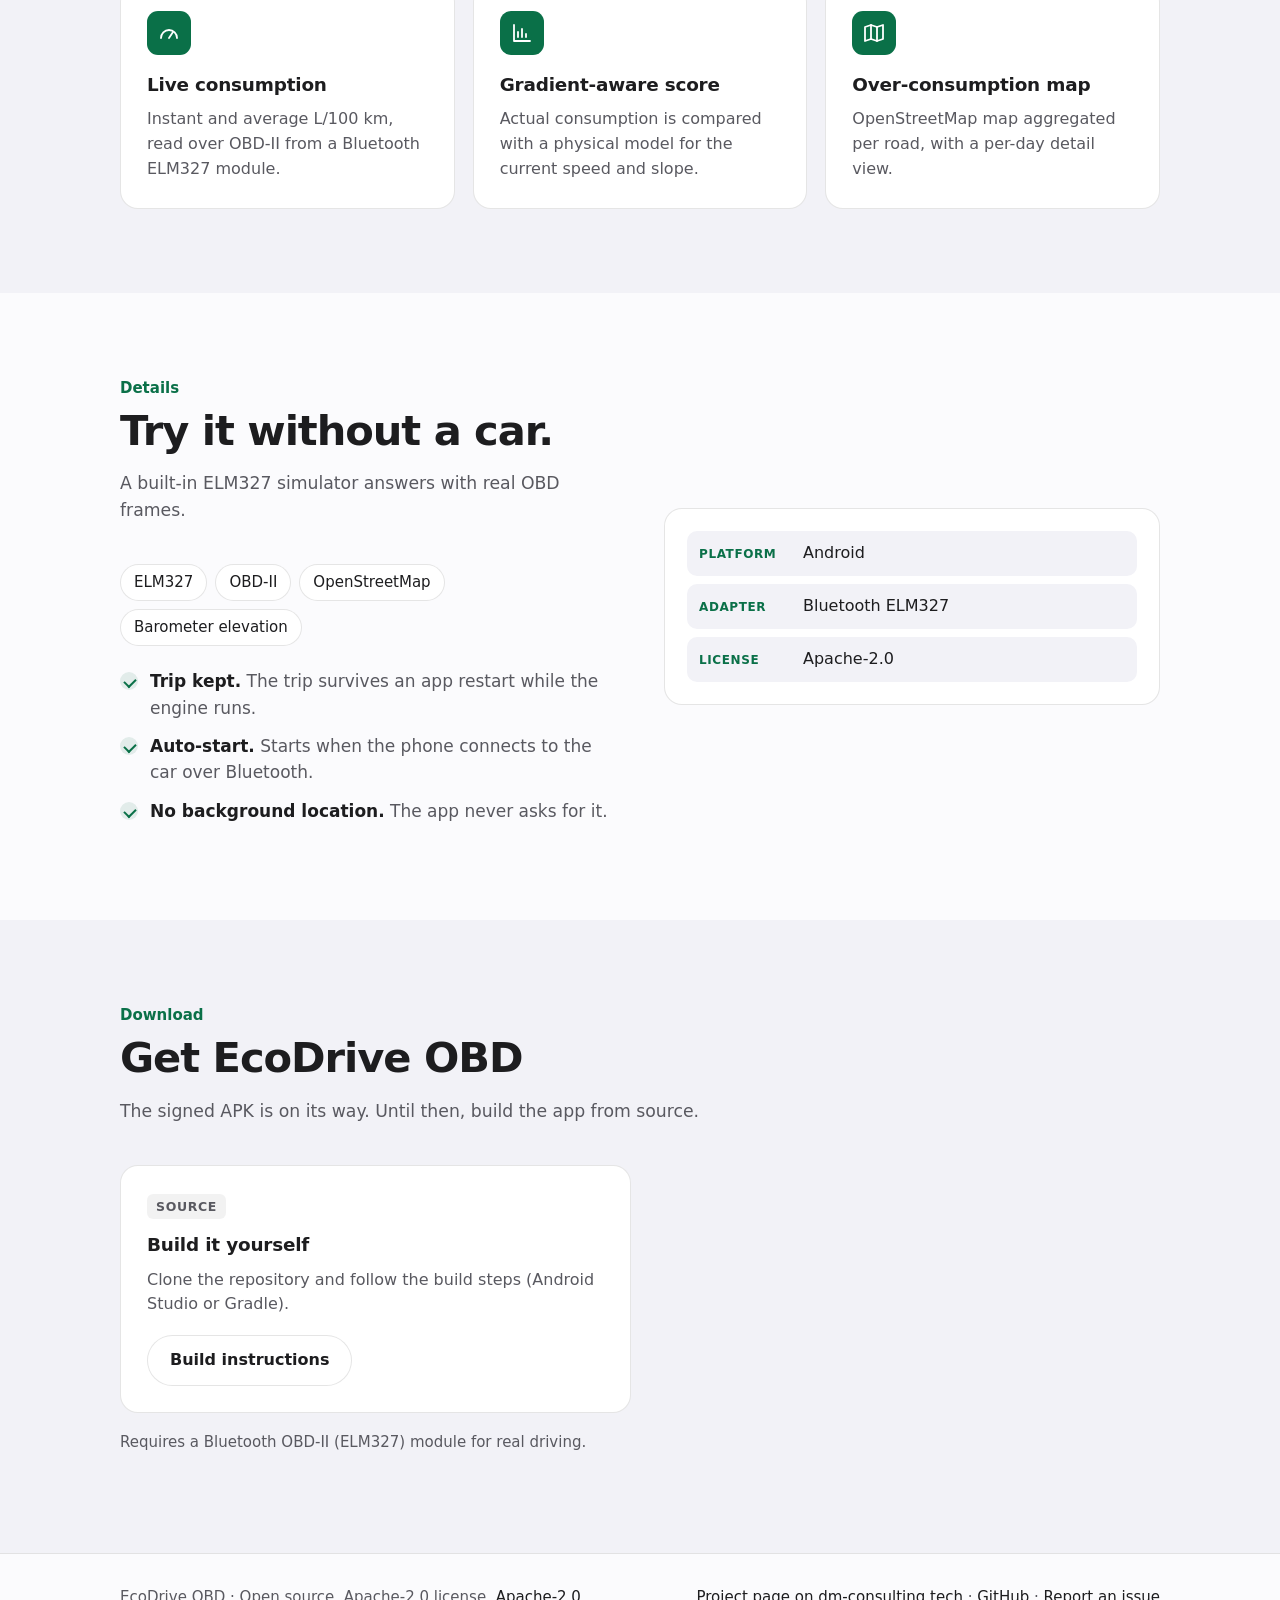
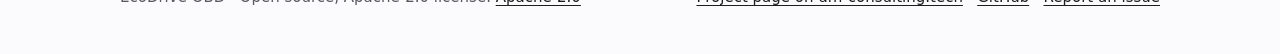
==== commit 39ddc909: "Site: real fr/en project page instead of the redirect, privacy pages kept (DMC-594)" ====
--- a/site/index.html
+++ b/site/index.html
@@ -1,20 +1,18 @@
 <!doctype html>
-<html lang="fr">
+<html lang="en">
 <head>
 <meta charset="utf-8">
 <meta name="viewport" content="width=device-width, initial-scale=1">
-<!-- La page d'EcoDrive OBD vit désormais sur dm-consulting.tech, avec les
-     autres réalisations. Cette page ne fait que rediriger : meta refresh
-     immédiat (traité comme une redirection permanente par Google), canonique
-     vers la nouvelle adresse et lien visible si le navigateur bloque les
-     deux. Les pages privacy/ et en/privacy/ restent servies ici. -->
-<title>EcoDrive OBD</title>
-<link rel="canonical" href="https://www.dm-consulting.tech/fr/open-source/ecodrive-obd">
-<meta http-equiv="refresh" content="0; url=https://www.dm-consulting.tech/fr/open-source/ecodrive-obd">
-<meta name="robots" content="noindex, follow">
-<script>location.replace("https://www.dm-consulting.tech/fr/open-source/ecodrive-obd");</script>
+<title>…</title>
+<meta name="description" content="">
+<link rel="icon" href="logo.png" type="image/png">
+<link rel="stylesheet" href="./style.css">
+<link rel="stylesheet" href="theme.css">
 </head>
 <body>
-<p><a href="https://www.dm-consulting.tech/fr/open-source/ecodrive-obd">EcoDrive OBD a déménagé : ouvrir la page sur dm-consulting.tech</a></p>
+<div id="app"><noscript><p style="padding:24px">This page needs JavaScript. Source and downloads: see the GitHub repository.</p></noscript></div>
+<script src="./ui.js"></script>
+<script src="content.js"></script>
+<script src="./app.js"></script>
 </body>
 </html>
--- a/site/style.css
+++ b/site/style.css
@@ -0,0 +1,99 @@
+/* DM-Consulting open-source site kit. Static, no build. Derived from the Reformule site.
+   Per-project values live in the project's theme.css (accent colours only). */
+:root {
+  --bg:#fbfbfd; --bg-alt:#f2f2f7; --fg:#1d1d1f; --muted:#595960; --card:#fff;
+  --line:rgba(0,0,0,.1); --code-bg:rgba(0,0,0,.05);
+  --shadow:0 30px 80px -30px rgba(30,30,80,.35),0 8px 24px -12px rgba(0,0,0,.15);
+  color-scheme:light dark;
+}
+@media (prefers-color-scheme:dark){:root{
+  --bg:#0b0b0f; --bg-alt:#141418; --fg:#f5f5f7; --muted:#a8a8ae; --card:#1c1c1e;
+  --line:rgba(255,255,255,.12); --code-bg:rgba(255,255,255,.08);
+  --shadow:0 30px 80px -30px rgba(0,0,0,.8),0 8px 24px -12px rgba(0,0,0,.6);}}
+*{box-sizing:border-box}
+html{scroll-behavior:smooth}
+body{margin:0;background:var(--bg);color:var(--fg);font:17px/1.55 -apple-system,BlinkMacSystemFont,"SF Pro Text","Segoe UI",Inter,system-ui,sans-serif;-webkit-font-smoothing:antialiased}
+a{color:var(--accent-text);text-decoration:none}a:hover{text-decoration:underline}
+.wrap{max-width:1080px;margin:0 auto;padding:0 20px}
+code,pre{font-family:ui-monospace,"SF Mono",Menlo,monospace}
+.skip{position:absolute;left:-999px}.skip:focus{left:12px;top:8px;background:var(--card);padding:8px 12px;z-index:20}
+
+nav{position:sticky;top:0;z-index:10;backdrop-filter:saturate(180%) blur(20px);-webkit-backdrop-filter:saturate(180%) blur(20px);background:color-mix(in srgb,var(--bg) 78%,transparent);border-bottom:1px solid var(--line)}
+nav .wrap{display:flex;align-items:center;justify-content:space-between;height:56px;gap:12px}
+.brand{display:flex;align-items:center;gap:10px;font-weight:650;color:var(--fg)}
+.brand:hover{text-decoration:none}.brand img{width:28px;height:28px;border-radius:7px}
+nav ul{display:flex;gap:22px;list-style:none;margin:0 0 0 auto;padding:0;font-size:15px}
+nav ul a{color:var(--muted)}nav ul a:hover{color:var(--fg);text-decoration:none}
+.lang{display:inline-flex;border:1px solid var(--line);border-radius:999px;overflow:hidden;background:var(--card)}
+.lang button{font-size:13px;font-weight:600;font-family:inherit;border:0;background:none;color:var(--muted);padding:0 14px;min-height:36px;cursor:pointer}
+.lang button[aria-pressed=true]{background:var(--accent-soft);color:var(--accent-text)}
+:focus-visible{outline:3px solid var(--accent-text);outline-offset:2px;border-radius:6px}
+
+.hero{text-align:center;padding:84px 0 40px}
+.hero .logo{display:block;width:96px;height:96px;margin:0 auto 26px;border-radius:22px;box-shadow:0 14px 30px -10px var(--accent-glow)}
+.eyebrow{display:inline-block;font-size:14px;font-weight:600;color:var(--accent-text);background:var(--accent-soft);padding:5px 12px;border-radius:999px;margin-bottom:20px}
+h1{font-size:clamp(2.4rem,6.4vw,4.2rem);line-height:1.05;letter-spacing:-.035em;margin:0 auto 22px;max-width:16ch;font-weight:750}
+h1 em{font-style:normal;background:var(--grad);-webkit-background-clip:text;background-clip:text;color:transparent}
+.lede{font-size:clamp(1.05rem,2.2vw,1.3rem);color:var(--muted);max-width:40em;margin:0 auto 34px}
+.cta{display:flex;gap:12px;justify-content:center;flex-wrap:wrap}
+.btn{display:inline-flex;align-items:center;justify-content:center;gap:8px;padding:12px 22px;min-height:48px;border-radius:999px;font-weight:600;font-size:16px;border:1px solid transparent}
+.btn:hover{text-decoration:none}
+.btn.primary{background:var(--accent-btn);color:var(--on-accent)}.btn.primary:hover{filter:brightness(1.08)}
+.btn.ghost{border-color:var(--line);color:var(--fg);background:var(--card)}
+
+.shots{display:flex;gap:18px;justify-content:center;margin:56px auto 8px;padding:0 20px 24px;overflow-x:auto;scroll-snap-type:x mandatory}
+.shot{flex:none;width:min(230px,62vw);scroll-snap-align:center;margin:0}
+.shot img,.shot .ph{display:block;width:100%;aspect-ratio:9/19.5;object-fit:cover;object-position:top;border-radius:26px;border:1px solid var(--line);box-shadow:var(--shadow);background:var(--card)}
+.shot .ph{display:grid;place-items:center;text-align:center;padding:18px;border-style:dashed;color:var(--muted);font-size:14px;box-shadow:none}
+.shot figcaption{margin-top:10px;font-size:14px;color:var(--muted);text-align:center}
+.caption{text-align:center;color:var(--muted);font-size:14px;margin:0}
+
+section{padding:84px 0}section.alt{background:var(--bg-alt)}
+.kicker{color:var(--accent-text);font-weight:650;font-size:15px;margin:0 0 8px}
+h2{font-size:clamp(1.8rem,4vw,2.6rem);letter-spacing:-.025em;line-height:1.12;margin:0 0 16px;font-weight:720}
+.intro{color:var(--muted);max-width:42em;margin:0 0 40px;font-size:1.08rem}
+.grid{display:grid;grid-template-columns:repeat(3,1fr);gap:18px}
+.card{background:var(--card);border:1px solid var(--line);border-radius:18px;padding:26px}
+.card h3{margin:16px 0 8px;font-size:1.15rem;letter-spacing:-.01em}
+.card p{margin:0;color:var(--muted);font-size:16px}
+.icon{width:44px;height:44px;border-radius:11px;display:grid;place-items:center;background:var(--accent-btn);color:var(--on-accent)}
+.icon svg{width:24px;height:24px}
+.split{display:grid;grid-template-columns:1fr 1fr;gap:48px;align-items:center}
+.chips{display:flex;flex-wrap:wrap;gap:8px;margin:0 0 22px;padding:0;list-style:none}
+.chips li{background:var(--card);border:1px solid var(--line);padding:6px 13px;border-radius:999px;font-size:15px}
+.checks{list-style:none;padding:0;margin:0}
+.checks li{position:relative;padding-left:30px;margin:0 0 12px;color:var(--muted)}
+.checks li strong{color:var(--fg);font-weight:600}
+.checks li::before{content:"";position:absolute;left:0;top:4px;width:18px;height:18px;border-radius:50%;background:var(--accent-soft)}
+.checks li::after{content:"";position:absolute;left:6px;top:8px;width:6px;height:9px;border:solid var(--accent-text);border-width:0 2px 2px 0;transform:rotate(45deg)}
+.aside{background:var(--card);border:1px solid var(--line);border-radius:18px;padding:22px;font-size:16px}
+.aside .row{display:flex;gap:12px;align-items:baseline;padding:10px 12px;border-radius:10px;background:var(--bg-alt);margin-bottom:8px}
+.aside .row:last-child{margin-bottom:0}
+.aside .k{flex:none;font-size:12px;font-weight:700;color:var(--accent-text);text-transform:uppercase;letter-spacing:.05em;width:92px}
+
+.dl{display:grid;grid-template-columns:1fr 1fr;gap:18px}
+.dl .card h3{margin-top:0}
+.dl .card .btn{margin-top:18px}
+.badge{display:inline-block;font-size:12.5px;font-weight:700;text-transform:uppercase;letter-spacing:.05em;padding:3px 9px;border-radius:6px;background:var(--code-bg);color:var(--muted);margin-bottom:12px}
+.term{background:#1c1c1e;color:#f5f5f7;border-radius:14px;overflow:hidden;border:1px solid rgba(255,255,255,.08);margin-top:18px}
+.term .bar{display:flex;align-items:center;justify-content:space-between;padding:8px 14px;border-bottom:1px solid rgba(255,255,255,.08);font-size:13px;color:#c7c7cc}
+.copy{font-size:13px;font-weight:600;font-family:inherit;color:#f5f5f7;background:rgba(255,255,255,.12);border:0;border-radius:7px;padding:0 12px;min-height:34px;cursor:pointer}
+.copy:hover{background:rgba(255,255,255,.2)}
+.term pre{margin:0;padding:14px 16px;overflow-x:auto;font-size:14px;line-height:1.7}
+.sha{word-break:break-all;font-size:14px;background:var(--code-bg);padding:8px 10px;border-radius:8px;display:block;margin-top:12px}
+.note{color:var(--muted);font-size:15px;margin-top:18px}
+.todo{border:1px dashed var(--line);border-radius:10px;padding:8px 12px;color:var(--muted);font-size:14px;margin-top:12px}
+
+footer{border-top:1px solid var(--line);padding:32px 0 44px;color:var(--muted);font-size:15px}
+footer .wrap{display:flex;justify-content:space-between;gap:16px;flex-wrap:wrap}
+footer a{color:var(--fg);text-decoration:underline;text-underline-offset:3px}
+
+@media(max-width:860px){
+  .grid,.split,.dl{grid-template-columns:1fr}.split{gap:32px}
+  nav ul{display:none}.lang{margin-left:auto}
+  .hero{padding-top:52px}section{padding:60px 0}
+  .shots{justify-content:flex-start}
+}
+@media(prefers-reduced-motion:reduce){html{scroll-behavior:auto}}
+
+.shot.wide{width:min(440px,90vw)}.shot.wide img{aspect-ratio:auto;border:0;box-shadow:none;border-radius:0;filter:drop-shadow(0 24px 40px rgba(30,30,80,.25))}
--- a/site/theme.css
+++ b/site/theme.css
@@ -0,0 +1,2 @@
+:root{--accent-text:#0A7048;--accent-btn:#0A7048;--on-accent:#ffffff;--accent-soft:rgba(10,112,72,.1);--accent-glow:rgba(63,224,154,.45);--grad:linear-gradient(120deg,#0f9a63,#0a7048)}
+@media (prefers-color-scheme:dark){:root{--accent-text:#3FE09A;--accent-btn:#3FE09A;--on-accent:#08100E;--accent-soft:rgba(63,224,154,.14);--grad:linear-gradient(120deg,#7dffc4,#3fe09a)}}
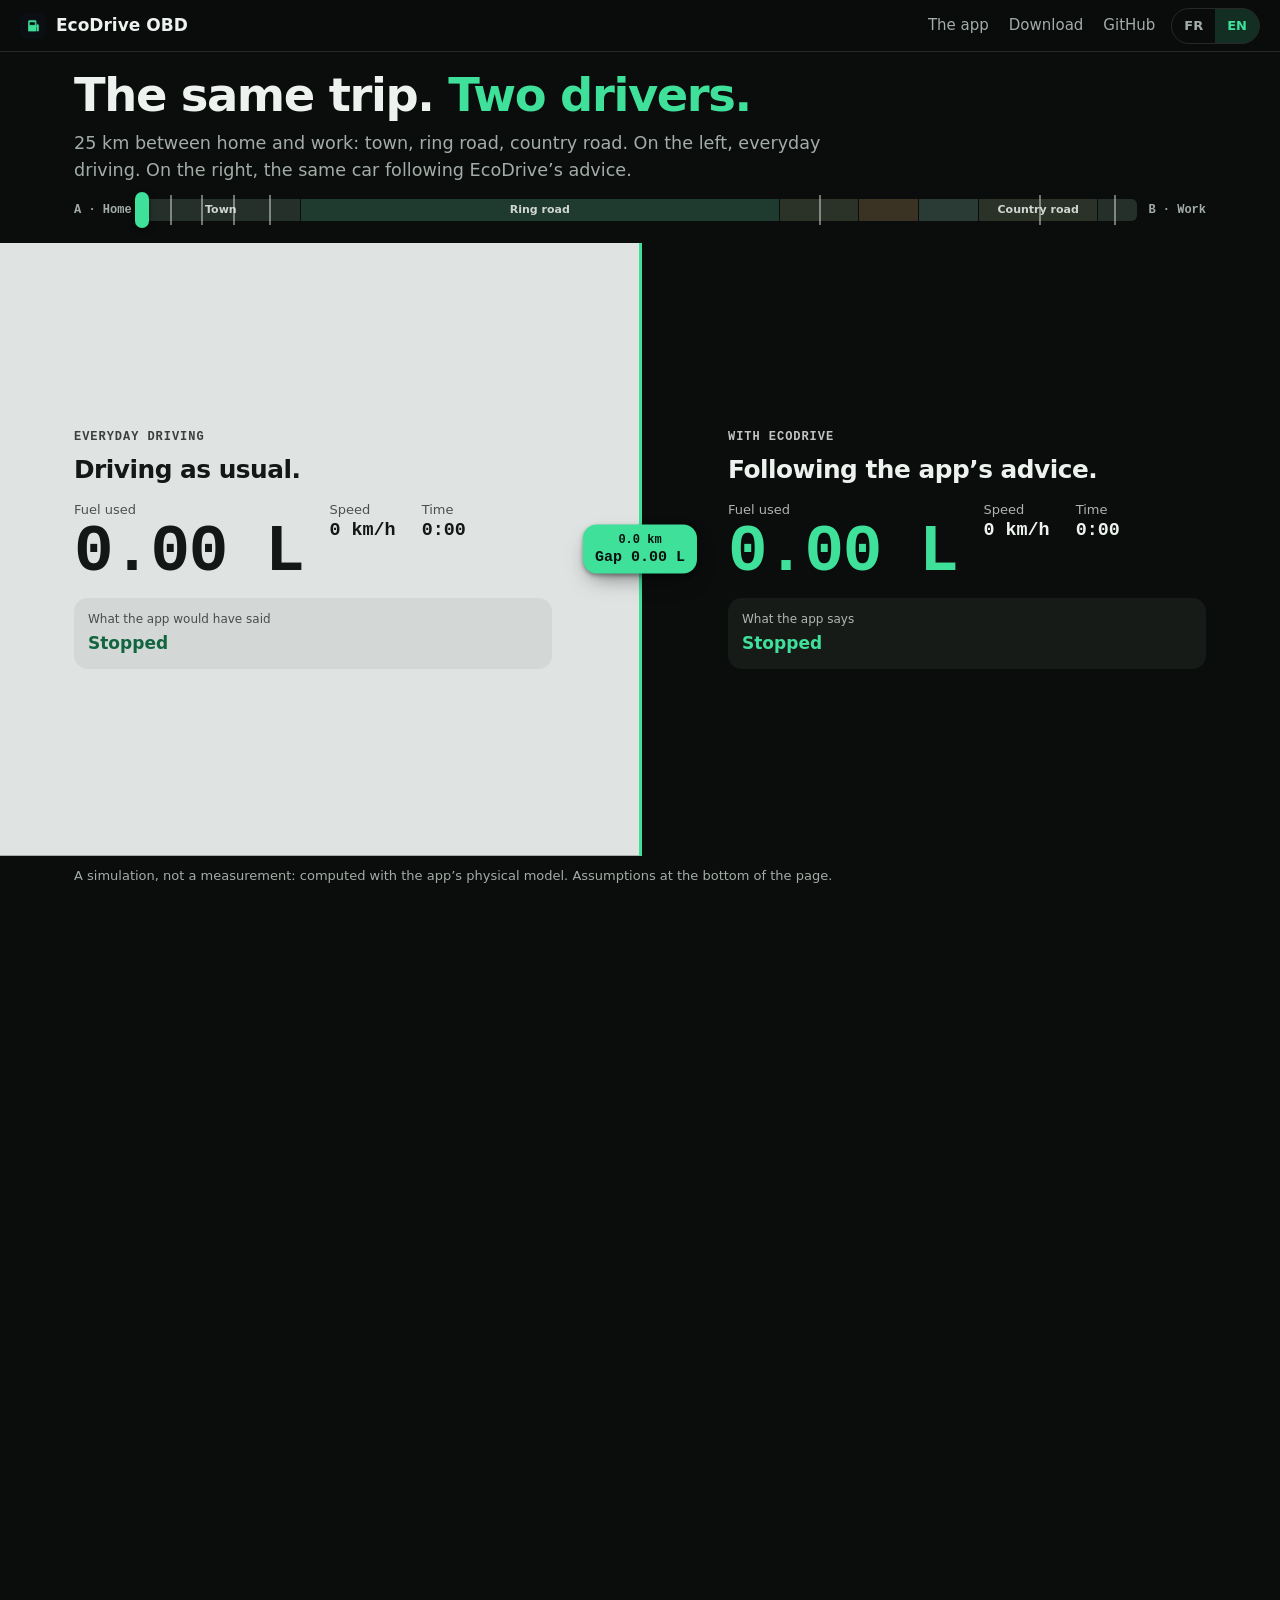
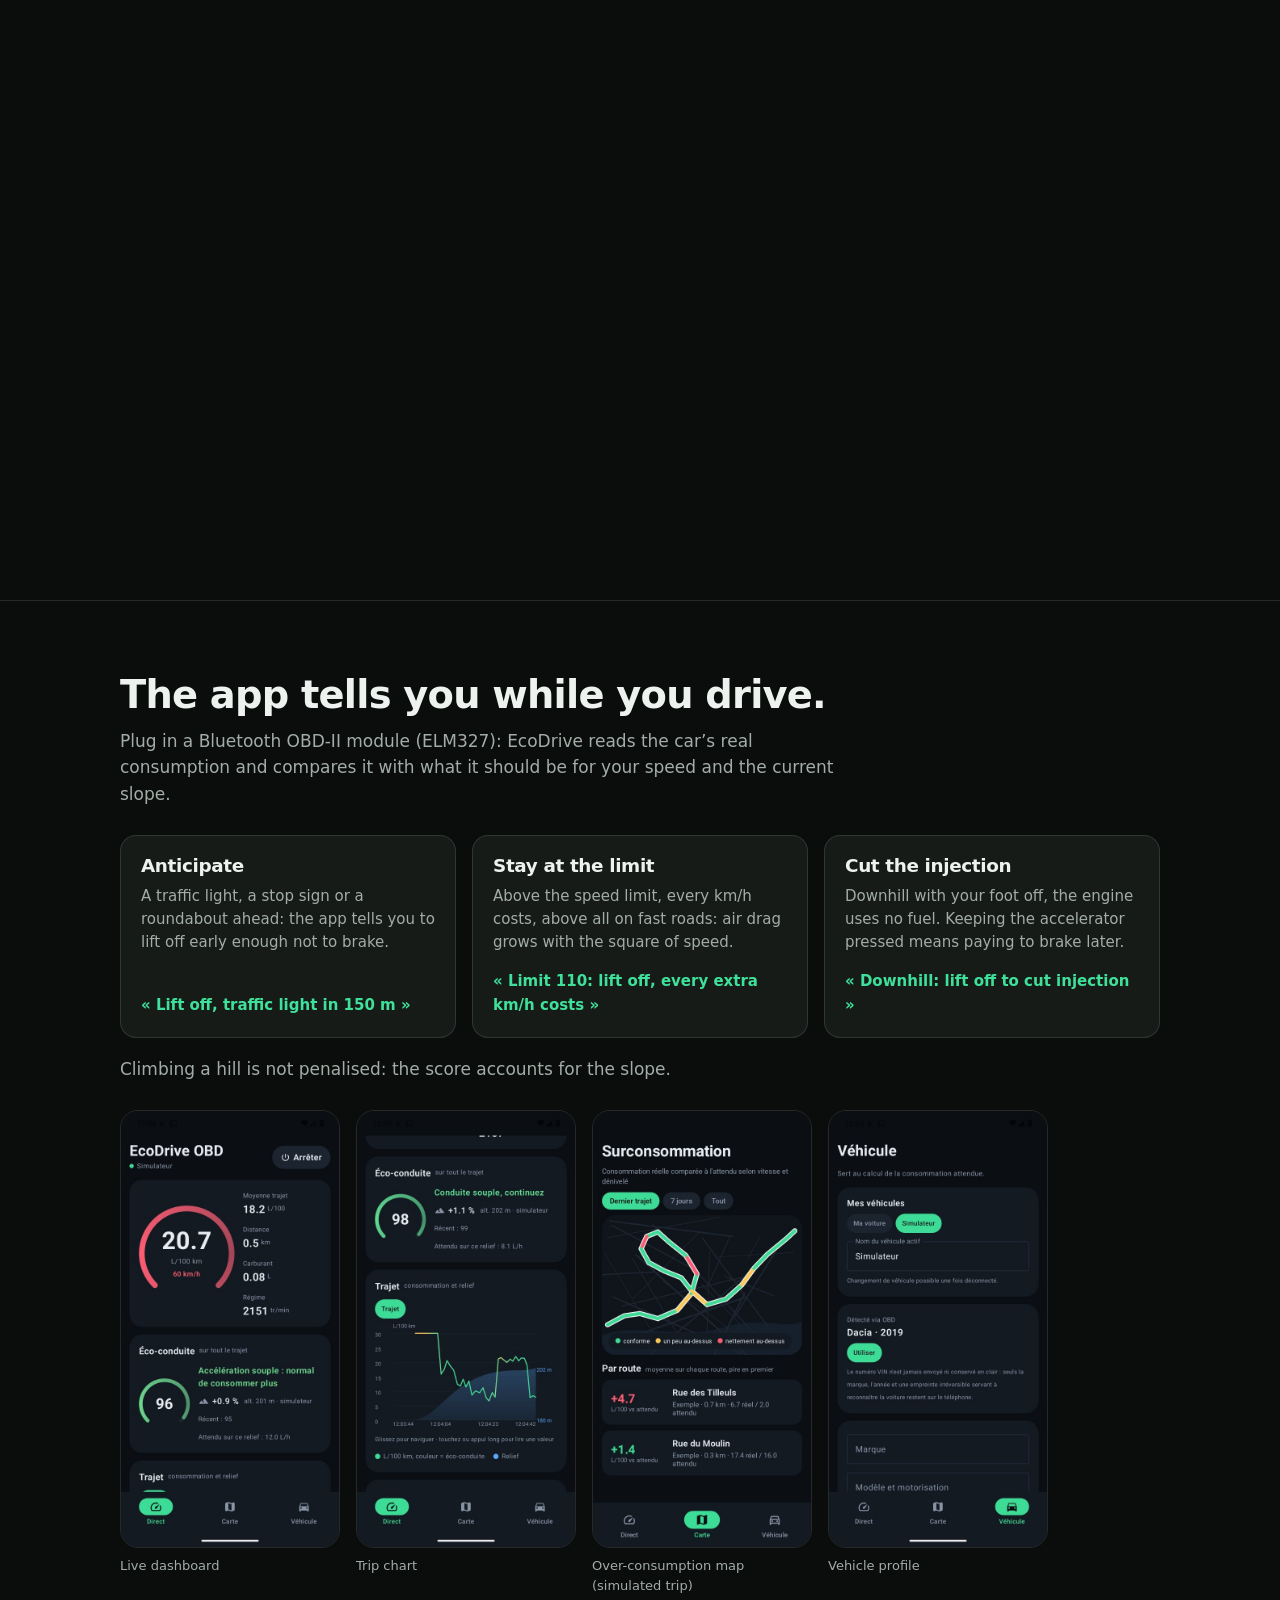
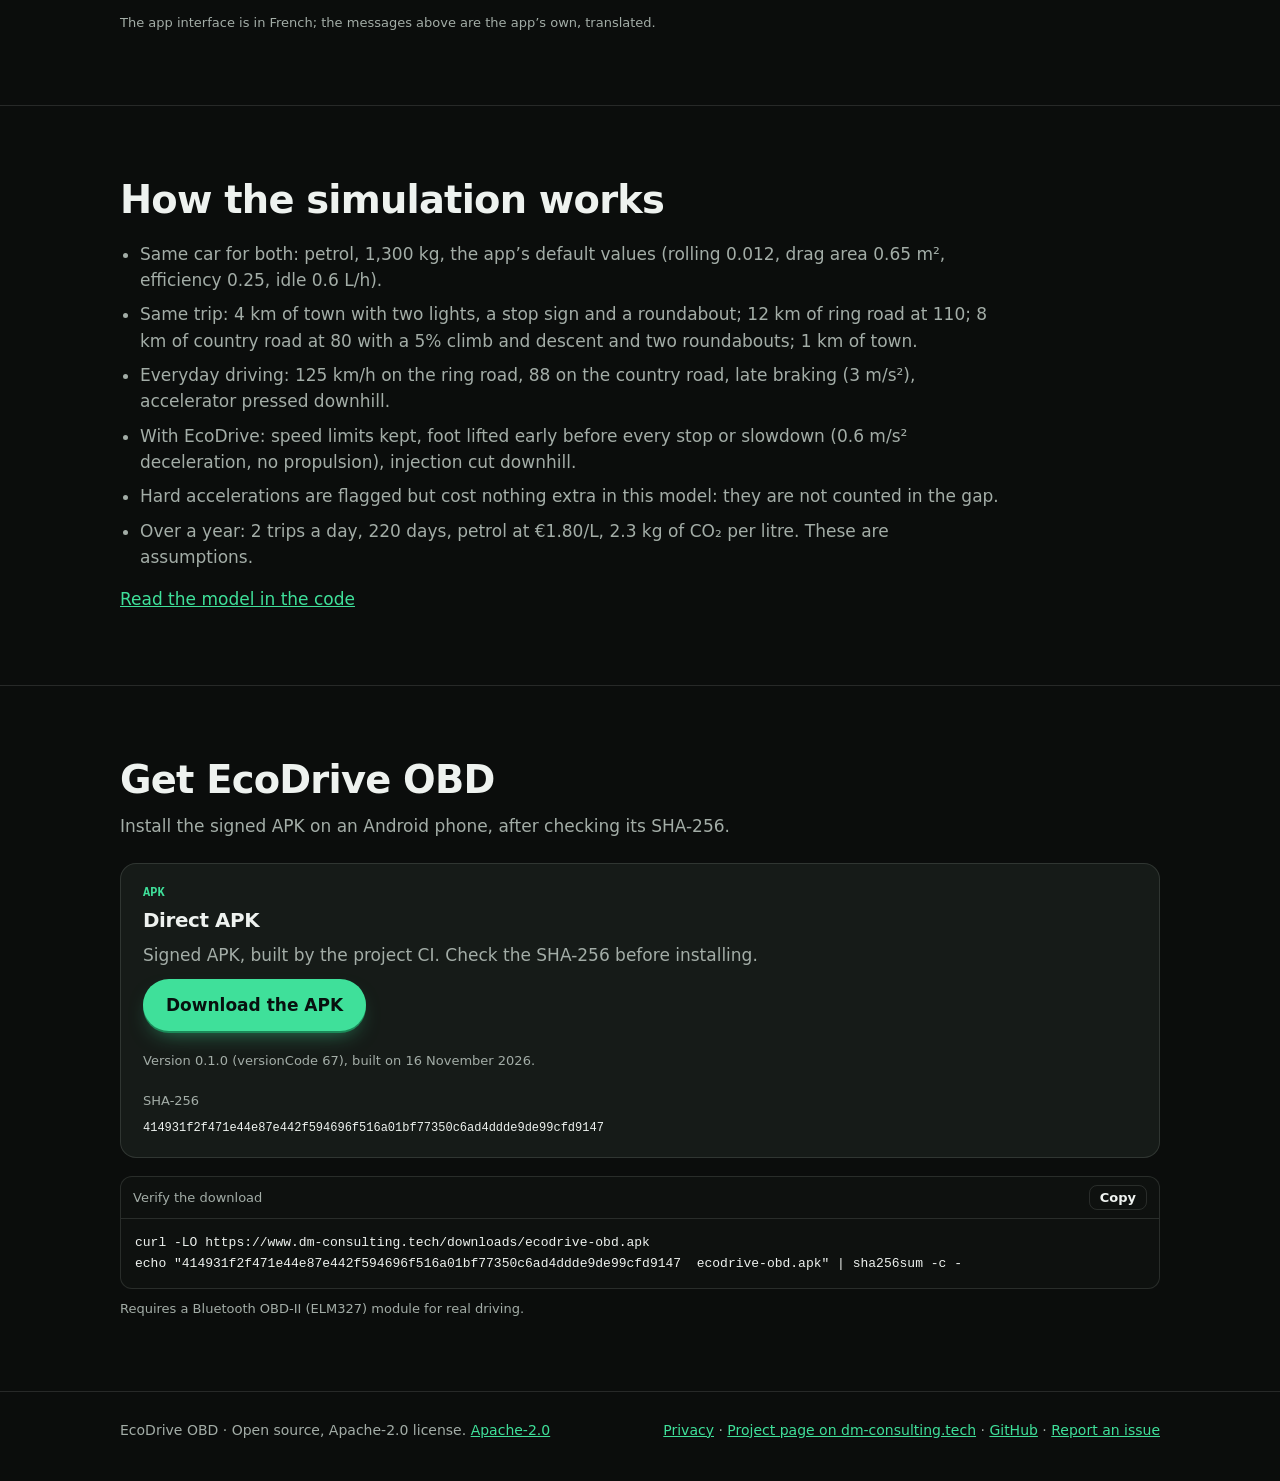
==== commit 78811214: "Site: "same trip, two drivers" home page The home page now opens on the same 25 km commute driven tw" ====
--- a/site/index.html
+++ b/site/index.html
@@ -1,18 +1,20 @@
 <!doctype html>
-<html lang="en">
+<html lang="fr">
 <head>
 <meta charset="utf-8">
 <meta name="viewport" content="width=device-width, initial-scale=1">
-<title>…</title>
-<meta name="description" content="">
+<title>EcoDrive OBD · Le même trajet, deux conducteurs</title>
+<meta name="description" content="EcoDrive OBD lit la consommation réelle de votre voiture par un module OBD-II Bluetooth et vous dit, en roulant, quoi changer. Comparaison simulée sur un trajet domicile-travail.">
 <link rel="icon" href="logo.png" type="image/png">
 <link rel="stylesheet" href="./style.css">
-<link rel="stylesheet" href="theme.css">
 </head>
 <body>
-<div id="app"><noscript><p style="padding:24px">This page needs JavaScript. Source and downloads: see the GitHub repository.</p></noscript></div>
+<div id="app"><noscript><p style="padding:24px">EcoDrive OBD : cette page a besoin de JavaScript. Code source et APK : <a href="https://github.com/mickadoua/ecodrive-obd">github.com/mickadoua/ecodrive-obd</a>. This page needs JavaScript; source and downloads are on GitHub.</p></noscript></div>
 <script src="./ui.js"></script>
 <script src="content.js"></script>
+<script src="./drive.js"></script>
+<!-- scroll-craft engine (github.com/nateherkai/scroll-craft, MIT, see scrollcraft.LICENSE), copied unchanged. -->
+<script src="./scrollcraft.js"></script>
 <script src="./app.js"></script>
 </body>
 </html>
--- a/site/style.css
+++ b/site/style.css
@@ -1,99 +1,187 @@
-/* DM-Consulting open-source site kit. Static, no build. Derived from the Reformule site.
-   Per-project values live in the project's theme.css (accent colours only). */
+/* EcoDrive OBD home page: "the same trip, two drivers" (scroll-craft, split
+   stage). Dark page on purpose, one accent (the app's green). The usual
+   driver's side is a light ground, the EcoDrive side is the page ground, so
+   that after the collapse the page simply goes on.
+   Without the .live class (engine not loaded), everything stays in normal
+   flow: both sides at the start of the trip, then the result. */
 :root {
-  --bg:#fbfbfd; --bg-alt:#f2f2f7; --fg:#1d1d1f; --muted:#595960; --card:#fff;
-  --line:rgba(0,0,0,.1); --code-bg:rgba(0,0,0,.05);
-  --shadow:0 30px 80px -30px rgba(30,30,80,.35),0 8px 24px -12px rgba(0,0,0,.15);
-  color-scheme:light dark;
+  --bg: #0b0d0c;
+  --bg-alt: #111513;
+  --fg: #eef2ef;
+  --muted: #a3ada7;
+  --line: rgba(238, 242, 239, .12);
+  --card: #161b18;
+  --accent: #3fe09a;
+  --on-accent: #08100e;
+  --warn: #ffb547;
+  --usual-bg: #dfe3e1;
+  --usual-fg: #131715;
+  --usual-muted: #4c5450;
+  --usual-warn: #a14a00;
+  --usual-ok: #11663f;
+  --font: -apple-system, BlinkMacSystemFont, "SF Pro Text", "Segoe UI", Inter, system-ui, sans-serif;
+  --mono: ui-monospace, "SF Mono", Menlo, Consolas, monospace;
+  color-scheme: dark;
 }
-@media (prefers-color-scheme:dark){:root{
-  --bg:#0b0b0f; --bg-alt:#141418; --fg:#f5f5f7; --muted:#a8a8ae; --card:#1c1c1e;
-  --line:rgba(255,255,255,.12); --code-bg:rgba(255,255,255,.08);
-  --shadow:0 30px 80px -30px rgba(0,0,0,.8),0 8px 24px -12px rgba(0,0,0,.6);}}
-*{box-sizing:border-box}
-html{scroll-behavior:smooth}
-body{margin:0;background:var(--bg);color:var(--fg);font:17px/1.55 -apple-system,BlinkMacSystemFont,"SF Pro Text","Segoe UI",Inter,system-ui,sans-serif;-webkit-font-smoothing:antialiased}
-a{color:var(--accent-text);text-decoration:none}a:hover{text-decoration:underline}
-.wrap{max-width:1080px;margin:0 auto;padding:0 20px}
-code,pre{font-family:ui-monospace,"SF Mono",Menlo,monospace}
-.skip{position:absolute;left:-999px}.skip:focus{left:12px;top:8px;background:var(--card);padding:8px 12px;z-index:20}
+* { box-sizing: border-box; }
+html { scroll-behavior: smooth; }
+body { margin: 0; background: var(--bg); color: var(--fg); font: 17px/1.55 var(--font); -webkit-font-smoothing: antialiased; overflow-x: clip; }
+a { color: var(--accent); }
+h1, h2, h3 { margin: 0; text-wrap: balance; letter-spacing: -.02em; line-height: 1.12; }
+p { margin: 0; }
+.wrap { max-width: 1080px; margin: 0 auto; padding: 0 20px; }
+.skip { position: absolute; left: -999px; }
+.skip:focus { left: 12px; top: 8px; background: var(--card); padding: 8px 12px; z-index: 40; }
+:focus-visible { outline: 3px solid var(--accent); outline-offset: 2px; border-radius: 6px; }
 
-nav{position:sticky;top:0;z-index:10;backdrop-filter:saturate(180%) blur(20px);-webkit-backdrop-filter:saturate(180%) blur(20px);background:color-mix(in srgb,var(--bg) 78%,transparent);border-bottom:1px solid var(--line)}
-nav .wrap{display:flex;align-items:center;justify-content:space-between;height:56px;gap:12px}
-.brand{display:flex;align-items:center;gap:10px;font-weight:650;color:var(--fg)}
-.brand:hover{text-decoration:none}.brand img{width:28px;height:28px;border-radius:7px}
-nav ul{display:flex;gap:22px;list-style:none;margin:0 0 0 auto;padding:0;font-size:15px}
-nav ul a{color:var(--muted)}nav ul a:hover{color:var(--fg);text-decoration:none}
-.lang{display:inline-flex;border:1px solid var(--line);border-radius:999px;overflow:hidden;background:var(--card)}
-.lang button{font-size:13px;font-weight:600;font-family:inherit;border:0;background:none;color:var(--muted);padding:0 14px;min-height:36px;cursor:pointer}
-.lang button[aria-pressed=true]{background:var(--accent-soft);color:var(--accent-text)}
-:focus-visible{outline:3px solid var(--accent-text);outline-offset:2px;border-radius:6px}
+/* Top bar: brand, two links, language. */
+nav.top { position: fixed; inset: 0 0 auto; z-index: 30; height: 52px; display: flex; align-items: center; gap: 16px; padding: 0 20px;
+  background: rgba(11, 13, 12, .86); backdrop-filter: blur(16px); -webkit-backdrop-filter: blur(16px); border-bottom: 1px solid var(--line); }
+.brand { display: flex; align-items: center; gap: 10px; font-weight: 650; color: var(--fg); text-decoration: none; }
+.brand img { width: 26px; height: 26px; border-radius: 7px; }
+nav.top ul { display: flex; gap: 20px; list-style: none; margin: 0 0 0 auto; padding: 0; font-size: 15px; }
+nav.top ul a { color: var(--muted); text-decoration: none; }
+nav.top ul a:hover { color: var(--fg); }
+.lang { display: inline-flex; border: 1px solid var(--line); border-radius: 999px; overflow: hidden; }
+.lang button { font: 600 13px var(--font); border: 0; background: none; color: var(--muted); padding: 0 12px; min-height: 34px; cursor: pointer; }
+.lang button[aria-pressed=true] { background: rgba(63, 224, 154, .16); color: var(--accent); }
+@media (max-width: 640px) { nav.top ul { display: none; } .lang { margin-left: auto; } }
 
-.hero{text-align:center;padding:84px 0 40px}
-.hero .logo{display:block;width:96px;height:96px;margin:0 auto 26px;border-radius:22px;box-shadow:0 14px 30px -10px var(--accent-glow)}
-.eyebrow{display:inline-block;font-size:14px;font-weight:600;color:var(--accent-text);background:var(--accent-soft);padding:5px 12px;border-radius:999px;margin-bottom:20px}
-h1{font-size:clamp(2.4rem,6.4vw,4.2rem);line-height:1.05;letter-spacing:-.035em;margin:0 auto 22px;max-width:16ch;font-weight:750}
-h1 em{font-style:normal;background:var(--grad);-webkit-background-clip:text;background-clip:text;color:transparent}
-.lede{font-size:clamp(1.05rem,2.2vw,1.3rem);color:var(--muted);max-width:40em;margin:0 auto 34px}
-.cta{display:flex;gap:12px;justify-content:center;flex-wrap:wrap}
-.btn{display:inline-flex;align-items:center;justify-content:center;gap:8px;padding:12px 22px;min-height:48px;border-radius:999px;font-weight:600;font-size:16px;border:1px solid transparent}
-.btn:hover{text-decoration:none}
-.btn.primary{background:var(--accent-btn);color:var(--on-accent)}.btn.primary:hover{filter:brightness(1.08)}
-.btn.ghost{border-color:var(--line);color:var(--fg);background:var(--card)}
+/* ------------------------------------------------------------- the act -- */
+.act { position: relative; }
+.act.sc-act--pinned { position: relative; }
+/* Pinning, as in scroll-craft's own stylesheet (not loaded here). */
+.act .sc-stage { position: sticky; top: 0; height: 100vh; height: 100svh; overflow: clip; }
+.stage { display: flex; flex-direction: column; padding-top: 52px; }
 
-.shots{display:flex;gap:18px;justify-content:center;margin:56px auto 8px;padding:0 20px 24px;overflow-x:auto;scroll-snap-type:x mandatory}
-.shot{flex:none;width:min(230px,62vw);scroll-snap-align:center;margin:0}
-.shot img,.shot .ph{display:block;width:100%;aspect-ratio:9/19.5;object-fit:cover;object-position:top;border-radius:26px;border:1px solid var(--line);box-shadow:var(--shadow);background:var(--card)}
-.shot .ph{display:grid;place-items:center;text-align:center;padding:18px;border-style:dashed;color:var(--muted);font-size:14px;box-shadow:none}
-.shot figcaption{margin-top:10px;font-size:14px;color:var(--muted);text-align:center}
-.caption{text-align:center;color:var(--muted);font-size:14px;margin:0}
+.head { padding: 18px 24px 12px; max-width: 1180px; width: 100%; margin: 0 auto; }
+.head h1 { font-size: clamp(1.6rem, 1rem + 2.6vw, 2.9rem); font-weight: 750; letter-spacing: -.03em; }
+.head h1 em { font-style: normal; color: var(--accent); }
+.lede { color: var(--muted); max-width: 46em; margin-top: 8px; font-size: clamp(.95rem, .9rem + .3vw, 1.1rem); }
 
-section{padding:84px 0}section.alt{background:var(--bg-alt)}
-.kicker{color:var(--accent-text);font-weight:650;font-size:15px;margin:0 0 8px}
-h2{font-size:clamp(1.8rem,4vw,2.6rem);letter-spacing:-.025em;line-height:1.12;margin:0 0 16px;font-weight:720}
-.intro{color:var(--muted);max-width:42em;margin:0 0 40px;font-size:1.08rem}
-.grid{display:grid;grid-template-columns:repeat(3,1fr);gap:18px}
-.card{background:var(--card);border:1px solid var(--line);border-radius:18px;padding:26px}
-.card h3{margin:16px 0 8px;font-size:1.15rem;letter-spacing:-.01em}
-.card p{margin:0;color:var(--muted);font-size:16px}
-.icon{width:44px;height:44px;border-radius:11px;display:grid;place-items:center;background:var(--accent-btn);color:var(--on-accent)}
-.icon svg{width:24px;height:24px}
-.split{display:grid;grid-template-columns:1fr 1fr;gap:48px;align-items:center}
-.chips{display:flex;flex-wrap:wrap;gap:8px;margin:0 0 22px;padding:0;list-style:none}
-.chips li{background:var(--card);border:1px solid var(--line);padding:6px 13px;border-radius:999px;font-size:15px}
-.checks{list-style:none;padding:0;margin:0}
-.checks li{position:relative;padding-left:30px;margin:0 0 12px;color:var(--muted)}
-.checks li strong{color:var(--fg);font-weight:600}
-.checks li::before{content:"";position:absolute;left:0;top:4px;width:18px;height:18px;border-radius:50%;background:var(--accent-soft)}
-.checks li::after{content:"";position:absolute;left:6px;top:8px;width:6px;height:9px;border:solid var(--accent-text);border-width:0 2px 2px 0;transform:rotate(45deg)}
-.aside{background:var(--card);border:1px solid var(--line);border-radius:18px;padding:22px;font-size:16px}
-.aside .row{display:flex;gap:12px;align-items:baseline;padding:10px 12px;border-radius:10px;background:var(--bg-alt);margin-bottom:8px}
-.aside .row:last-child{margin-bottom:0}
-.aside .k{flex:none;font-size:12px;font-weight:700;color:var(--accent-text);text-transform:uppercase;letter-spacing:.05em;width:92px}
+/* The commute, A to B. */
+.route { display: flex; align-items: center; gap: 10px; margin-top: 14px; font: 600 12px var(--mono); color: var(--muted); }
+.route .end { white-space: nowrap; }
+.track { position: relative; flex: 1; display: flex; height: 22px; border-radius: 6px; overflow: visible; }
+.z { position: relative; height: 100%; display: flex; align-items: center; justify-content: center; border-right: 1px solid var(--bg); overflow: hidden; }
+.z span { font: 600 11px var(--font); color: var(--fg); opacity: .85; white-space: nowrap; }
+.z-town, .z-town2 { background: #26302b; }
+.z-ring { background: #1f3a2f; }
+.z-road { background: #2b3328; }
+.z-climb { background: #3a3324; }
+.z-descent { background: #2a3a34; }
+.z:first-child { border-radius: 6px 0 0 6px; }
+.z:last-of-type { border-radius: 0 6px 6px 0; }
+.ev { position: absolute; top: -4px; width: 2px; height: 30px; background: rgba(238, 242, 239, .45); }
+.cursor { position: absolute; top: -7px; width: 14px; height: 36px; margin-left: -7px; border-radius: 7px; background: var(--accent); box-shadow: 0 2px 6px rgba(0, 0, 0, .5); }
 
-.dl{display:grid;grid-template-columns:1fr 1fr;gap:18px}
-.dl .card h3{margin-top:0}
-.dl .card .btn{margin-top:18px}
-.badge{display:inline-block;font-size:12.5px;font-weight:700;text-transform:uppercase;letter-spacing:.05em;padding:3px 9px;border-radius:6px;background:var(--code-bg);color:var(--muted);margin-bottom:12px}
-.term{background:#1c1c1e;color:#f5f5f7;border-radius:14px;overflow:hidden;border:1px solid rgba(255,255,255,.08);margin-top:18px}
-.term .bar{display:flex;align-items:center;justify-content:space-between;padding:8px 14px;border-bottom:1px solid rgba(255,255,255,.08);font-size:13px;color:#c7c7cc}
-.copy{font-size:13px;font-weight:600;font-family:inherit;color:#f5f5f7;background:rgba(255,255,255,.12);border:0;border-radius:7px;padding:0 12px;min-height:34px;cursor:pointer}
-.copy:hover{background:rgba(255,255,255,.2)}
-.term pre{margin:0;padding:14px 16px;overflow-x:auto;font-size:14px;line-height:1.7}
-.sha{word-break:break-all;font-size:14px;background:var(--code-bg);padding:8px 10px;border-radius:8px;display:block;margin-top:12px}
-.note{color:var(--muted);font-size:15px;margin-top:18px}
-.todo{border:1px dashed var(--line);border-radius:10px;padding:8px 12px;color:var(--muted);font-size:14px;margin-top:12px}
+.area { position: relative; display: grid; grid-template-columns: 1fr 1fr; margin-top: 12px; }
+@media (max-width: 767px) { .area { grid-template-columns: 1fr; } }
+.side { min-width: 0; }
+.usual { background: var(--usual-bg); color: var(--usual-fg); order: 1; }
+.eco { background: var(--bg); color: var(--fg); order: 2; }
+.inner { display: flex; flex-direction: column; gap: 12px; padding: 22px 28px; }
+.label { font: 600 12px var(--mono); letter-spacing: .08em; text-transform: uppercase; opacity: .8; }
+.side h2 { font-size: clamp(1.05rem, .85rem + .9vw, 1.55rem); font-weight: 700; }
+.gauges { display: flex; flex-wrap: wrap; gap: 6px 26px; margin: 4px 0 0; align-items: baseline; }
+.gauges div { display: flex; flex-direction: column; }
+.gauges dt { font-size: 13px; opacity: .72; }
+.gauges dd { margin: 0; font: 600 1.15rem var(--mono); font-variant-numeric: tabular-nums; white-space: nowrap; }
+.gauges dd.big { font-size: clamp(2.2rem, 1.4rem + 3.4vw, 4.2rem); line-height: 1; letter-spacing: -.02em; }
+.eco .gauges dd.big { color: var(--accent); }
+.hint { border-radius: 14px; padding: 12px 14px; max-width: 30rem; }
+.usual .hint { background: rgba(19, 23, 21, .06); }
+.eco .hint { background: var(--card); }
+.hint-l { font-size: 12px; opacity: .72; }
+.hint-t { font-weight: 600; margin-top: 2px; min-height: 1.5em; }
+.usual .hint-t[data-tone=warn] { color: var(--usual-warn); }
+.usual .hint-t[data-tone=ok] { color: var(--usual-ok); }
+.eco .hint-t[data-tone=warn] { color: var(--warn); }
+.eco .hint-t[data-tone=ok] { color: var(--accent); }
 
-footer{border-top:1px solid var(--line);padding:32px 0 44px;color:var(--muted);font-size:15px}
-footer .wrap{display:flex;justify-content:space-between;gap:16px;flex-wrap:wrap}
-footer a{color:var(--fg);text-decoration:underline;text-underline-offset:3px}
+.divider { display: none; }
+.win { grid-column: 1 / -1; order: 3; padding: 24px 28px; background: var(--bg); }
+.win h2 { font-size: clamp(1.5rem, 1rem + 2vw, 2.5rem); color: var(--fg); }
+.win-text { margin-top: 10px; font-size: 1.1rem; }
+.win-year { margin-top: 8px; color: var(--muted); max-width: 38rem; }
+.cta { display: flex; gap: 12px; flex-wrap: wrap; margin-top: 20px; }
+.btn { display: inline-flex; align-items: center; justify-content: center; padding: 12px 22px; min-height: 48px; border-radius: 999px; font-weight: 600; text-decoration: none; border: 1px solid transparent; }
+.btn.primary { background: var(--accent); color: var(--on-accent); box-shadow: 0 2px 0 #1c8a59, 0 10px 22px -10px rgba(63, 224, 154, .6); }
+.btn.ghost { border-color: var(--line); color: var(--fg); }
+.btn:hover { transform: translateY(-1px); }
+.sim { padding: 10px 24px 14px; font-size: 13px; color: var(--muted); max-width: 1180px; width: 100%; margin: 0 auto; }
 
-@media(max-width:860px){
-  .grid,.split,.dl{grid-template-columns:1fr}.split{gap:32px}
-  nav ul{display:none}.lang{margin-left:auto}
-  .hero{padding-top:52px}section{padding:60px 0}
-  .shots{justify-content:flex-start}
+/* With the engine: two layers, the usual side clipped, the divider between. */
+.live .area { display: block; flex: 1; min-height: 0; margin-top: 10px; }
+.live .side { position: absolute; inset: 0; }
+.live .eco { z-index: 0; }
+.live .usual { z-index: 2; clip-path: inset(0 calc(50% + (50% * var(--collapse, 0))) 0 0); }
+/* Outer edges line up with the heading (max 1180px, centred). */
+.live .usual .inner { position: absolute; inset: 0 50% 0 0; justify-content: center; padding-right: 5.5rem; padding-left: max(24px, calc(50vw - 566px)); }
+.live .eco .inner { position: absolute; inset: 0 0 0 50%; justify-content: center; padding-left: 5.5rem; padding-right: max(24px, calc(50vw - 566px)); transition: opacity .3s; }
+.live .divider { display: block; position: absolute; top: 0; bottom: 0; left: calc(50% * (1 - var(--collapse, 0))); width: 3px; margin-left: -1.5px; background: var(--accent); z-index: 3; }
+.live .divider .chip { position: absolute; top: 50%; left: 50%; transform: translate(-50%, -50%); display: grid; justify-items: center; gap: 2px; padding: 8px 12px; border-radius: 14px;
+  background: var(--accent); color: var(--on-accent); font: 600 12px var(--mono); white-space: nowrap; box-shadow: 0 2px 4px rgba(0, 0, 0, .35), 0 10px 22px -8px rgba(0, 0, 0, .55); }
+.live .divider .chip > span { white-space: nowrap; }
+.live .divider .chip b { font-size: 15px; font-variant-numeric: tabular-nums; }
+.live .collapsed .divider .chip { opacity: 0; }
+.live .win { position: absolute; inset: 0 50% 0 0; display: flex; flex-direction: column; justify-content: center; background: transparent; z-index: 1; padding-left: max(24px, calc(50vw - 566px));
+  opacity: clamp(0, (var(--collapse, 0) - .6) * 2.5, 1); visibility: hidden; }
+.live .collapsed .win { visibility: visible; }
+
+@media (max-width: 767px) {
+  .head { padding: 14px 18px 8px; }
+  .lede { display: none; }
+  .route { margin-top: 10px; }
+  .route .end { font-size: 10px; }
+  .z:not(.z-ring) span { display: none; }
+  .inner { padding: 14px 18px; gap: 8px; }
+  .gauges { gap: 4px 18px; }
+  .live .usual { clip-path: inset(0 0 calc(50% + (50% * var(--collapse, 0))) 0); }
+  .live .usual .inner { inset: 0 0 50% 0; padding: 12px 18px 30px; }
+  .live .eco .inner { inset: 50% 0 0 0; padding: 30px 18px 12px; }
+  .live .divider { top: calc(50% * (1 - var(--collapse, 0))); bottom: auto; left: 0; right: 0; width: auto; height: 3px; margin: -1.5px 0 0; }
+  .live .divider .chip { grid-auto-flow: column; gap: 8px; align-items: baseline; }
+  .live .win { inset: 0; padding: 18px; }
+  .live .collapsed .eco .inner { opacity: 0; }
+  .side h2 { font-size: 1rem; }
 }
-@media(prefers-reduced-motion:reduce){html{scroll-behavior:auto}}
+@media (max-width: 767px) and (max-height: 700px) {
+  .side h2, .hint-l { display: none; }
+  .gauges dd.big { font-size: 2rem; }
+}
 
-.shot.wide{width:min(440px,90vw)}.shot.wide img{aspect-ratio:auto;border:0;box-shadow:none;border-radius:0;filter:drop-shadow(0 24px 40px rgba(30,30,80,.25))}
+/* ----------------------------------------------------- after the act -- */
+section.app, section.method, #download { padding: 72px 0; border-top: 1px solid var(--line); }
+section h2 { font-size: clamp(1.6rem, 1.1rem + 2vw, 2.4rem); }
+.intro { color: var(--muted); max-width: 44em; margin-top: 12px; }
+.tips { display: grid; grid-template-columns: repeat(3, minmax(0, 1fr)); gap: 16px; margin-top: 28px; }
+@media (max-width: 860px) { .tips { grid-template-columns: 1fr; } }
+.tip { background: var(--card); border: 1px solid var(--line); border-radius: 16px; padding: 20px; display: flex; flex-direction: column; gap: 8px; }
+.tip h3 { font-size: 1.15rem; }
+.tip p { color: var(--muted); font-size: 15px; }
+.tip blockquote { margin: auto 0 0; padding-top: 8px; color: var(--accent); font-weight: 600; font-size: 15px; }
+.fair { margin-top: 18px; color: var(--muted); }
+.shots { display: flex; gap: 16px; overflow-x: auto; padding: 28px 0 8px; scroll-snap-type: x mandatory; }
+.shot { margin: 0; flex: 0 0 auto; width: min(220px, 60vw); scroll-snap-align: start; }
+.shot img { width: 100%; height: auto; display: block; border-radius: 18px; border: 1px solid var(--line); }
+.shot figcaption, .caption { font-size: 13px; color: var(--muted); margin-top: 8px; }
+.method ul { margin: 20px 0 16px; padding-left: 20px; display: grid; gap: 8px; color: var(--muted); max-width: 52em; }
+.dl { display: grid; grid-template-columns: repeat(auto-fit, minmax(min(100%, 320px), 1fr)); gap: 16px; margin-top: 24px; }
+.card { background: var(--card); border: 1px solid var(--line); border-radius: 16px; padding: 22px; display: flex; flex-direction: column; gap: 10px; align-items: flex-start; }
+.card p { color: var(--muted); }
+.badge { font: 600 12px var(--mono); color: var(--accent); }
+.note { font-size: 13px; color: var(--muted); margin-top: 10px; }
+.sha { display: block; font: 12px var(--mono); word-break: break-all; color: var(--fg); }
+.term { margin-top: 18px; border: 1px solid var(--line); border-radius: 12px; overflow: hidden; background: #0e110f; }
+.term .bar { display: flex; justify-content: space-between; align-items: center; padding: 8px 12px; font-size: 13px; color: var(--muted); border-bottom: 1px solid var(--line); }
+.copy { font: 600 13px var(--font); background: none; border: 1px solid var(--line); color: var(--fg); border-radius: 8px; padding: 4px 10px; cursor: pointer; }
+.term pre { margin: 0; padding: 14px; overflow-x: auto; font-size: 13px; }
+footer { border-top: 1px solid var(--line); padding: 28px 0 40px; font-size: 14px; color: var(--muted); }
+footer .wrap { display: flex; flex-wrap: wrap; justify-content: space-between; gap: 10px; }
+
+@media (prefers-reduced-motion: reduce) {
+  html { scroll-behavior: auto; }
+  *, *::before, *::after { transition: none !important; }
+  .btn:hover { transform: none; }
+}
